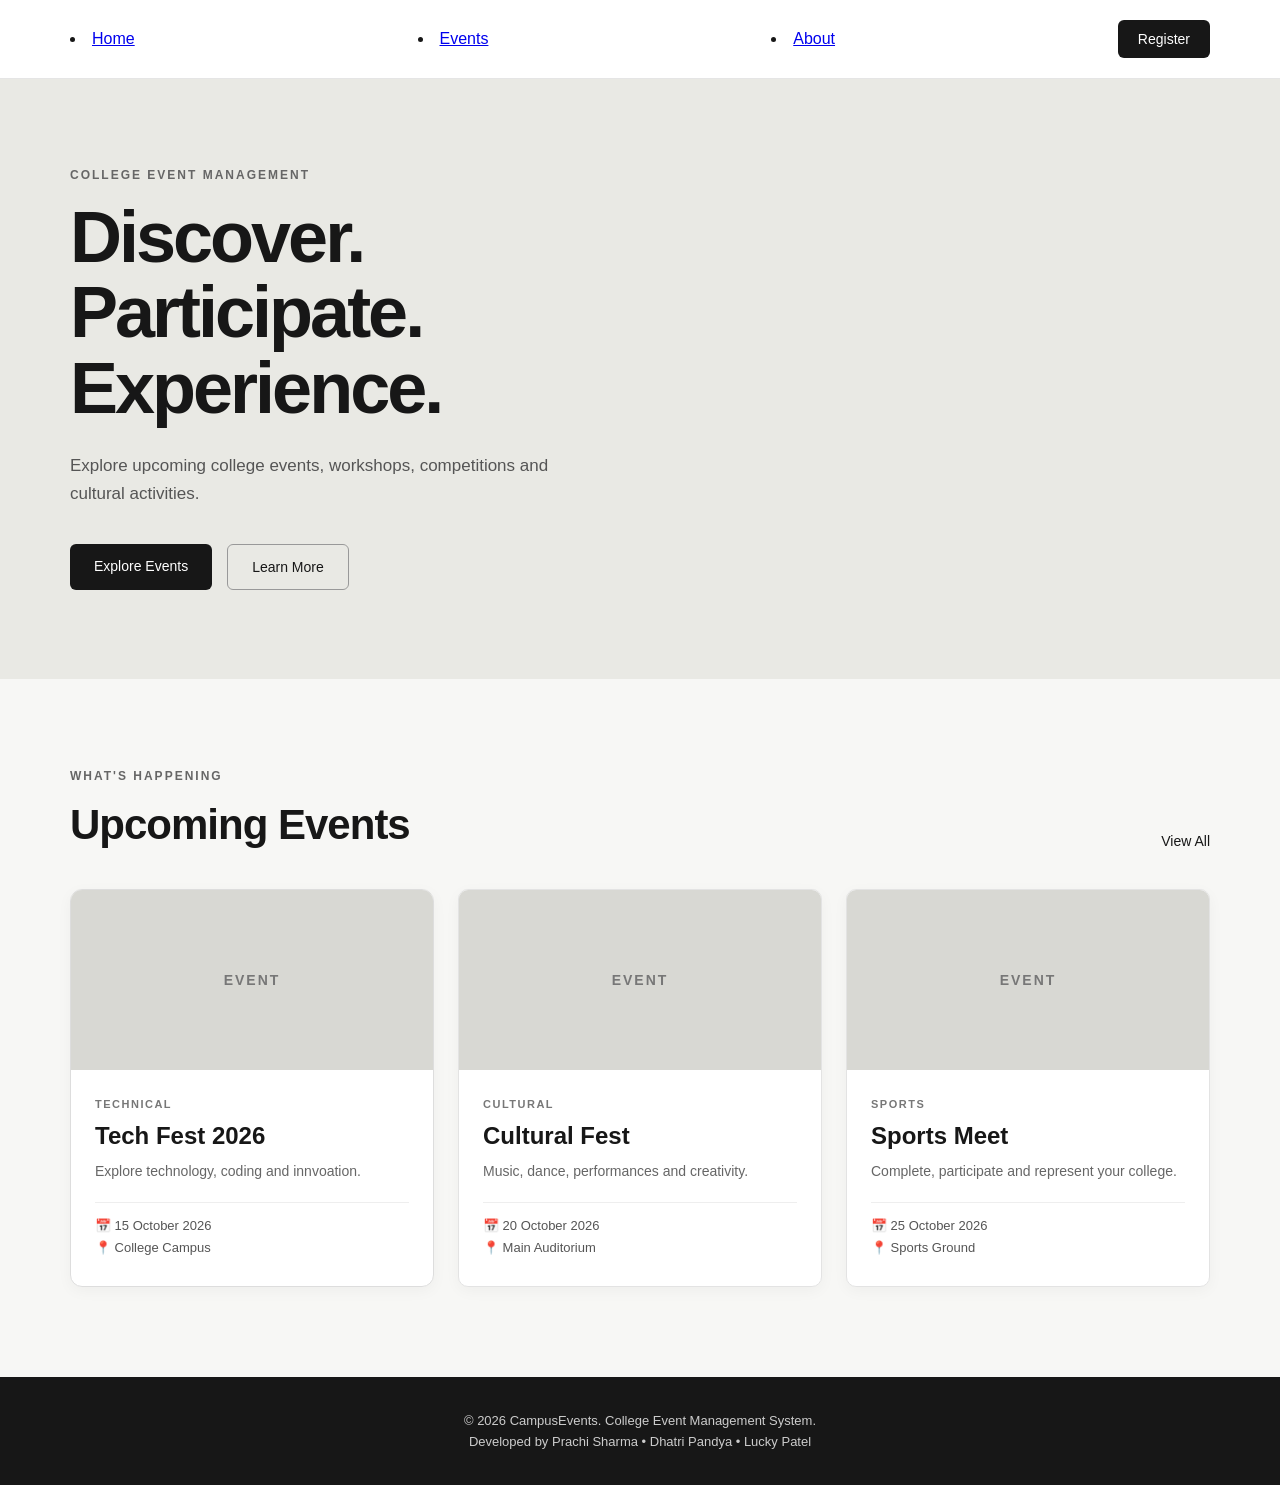
==== index.html @ df2afa7b "Initial project" ====
<!DOCTYPE html>
<html lang="en">
<head>
    <meta charset="UTF-8">
    <meta name="viewport" content="width=device-width, initial-scale=1.0">
    <title>College Events</title>

    <link rel="stylesheet" href="css/style.css">
</head>

<body>

    <header>
        <nav class="navbar">
            <li><a href="index.html">Home</a> </li>
            <li><a href="events.html">Events</a> </li>
            <li><a href="about.html">About</a> </li>
        </ul>

        <a href="register.html" class="register-btn">Register</a>
        </nav>
    </header>


    <main>

        <section class="hero">
            <div class="hero-content">
                <p class="small-title">COLLEGE EVENT MANAGEMENT</p>

                <h1>
                    Discover.<br>
                    Participate.<br>
                    Experience.
                </h1>

                <p class="hero-text">
                    Explore upcoming college events, workshops, competitions and cultural activities.
                </p>

                <div class="hero-buttons">
                    <a href="events.html" class="primary-btn">Explore Events</a>
                    <a href="about.html" class="secondary-btn">Learn More</a>
                </div>
            </div>
        </section>


        <section class="events-section">

            <div class="section-heading">
                <div>
                    <p class="small-title">WHAT'S HAPPENING</p>
                        <h2>Upcoming Events</h2>
                </div>

                <a href="#">View All</a>
            </div>


            <div class="even-container upcoming-events">

                <div class="event-card">
                    <div class="event-image">
                        EVENT
                    </div>

                    <div class="event-info">
                        <span>TECHNICAL</span>
                        <h3>Tech Fest 2026</h3>
                        <p>Explore technology, coding and innvoation.</p>

                        <div class="event-details">
                        <p>📅 15 October 2026</p>
                            <p>📍 College Campus</p>  
                        </div>
                    </div>
                </div>


                <div class="event-card">
                    <div class="event-image">
                        EVENT
                    </div>

                    <div class="event-info">
                        <span>CULTURAL</span>
                        <h3>Cultural Fest</h3>
                        <p>Music, dance, performances and creativity.</p>

                        <div class="event-details">
                         <p>📅 20 October 2026</p>
                            <p>📍 Main Auditorium</p>   
                        </div>
                    </div>
                </div>


                <div class="event-card">
                    <div class="event-image">
                        EVENT
                    </div>

                    <div class="event-info">
                        <span>SPORTS</span>
                        <h3>Sports Meet</h3>
                        <p>Complete, participate and represent your college.</p>

                        <div class="event-details">
                            <p>📅 25 October 2026</p>
                            <p>📍 Sports Ground</p>
                        </div>
                    </div>
                </div>

            </div>

        </section>

    </main>

    <footer>
        <p>© 2026 CampusEvents. College Event Management System.</p>
        <p>Developed by Prachi Sharma • Dhatri Pandya • Lucky Patel</p>
    </footer>


    <script src="js/script.js"></script>
    
</body>
</html>
---- css/style.css ----
/* =========================
   RESET
========================= */

* {
    margin: 0;
    padding: 0;
    box-sizing: border-box;
}

body {
    font-family: Arial, sans-serif;
    background: #f7f7f5;
    color: #171717;
}


/* =========================
   NAVBAR
========================= */

header {
    background: #ffffff;
    border-bottom: 1px solid #e5e5e5;
}

.navbar {
    max-width: 1200px;
    margin: auto;
    padding: 20px 30px;

    display: flex;
    align-items: center;
    justify-content: space-between;
}

.logo {
    font-size: 24px;
    font-weight: 700;
}

.nav-links {
    display: flex;
    gap: 35px;
    list-style: none;
}

.nav-links a {
    text-decoration: none;
    color: #333;
    font-size: 15px;
}

.nav-links a:hover {
    color: #000;
}

.register-btn {
    text-decoration: none;
    background: #171717;
    color: white;
    padding: 11px 20px;
    border-radius: 6px;
    font-size: 14px;
}


/* =========================
   HERO
========================= */

.hero {
    min-height: 600px;
    display: flex;
    align-items: center;

    background: #e9e9e4;
}

.hero-content {
    max-width: 1200px;
    width: 100%;
    margin: auto;
    padding: 80px 30px;
}

.small-title {
    font-size: 12px;
    font-weight: 700;
    letter-spacing: 2px;
    margin-bottom: 18px;
    color: #666;
}

.hero h1 {
    font-size: 72px;
    line-height: 1.05;
    letter-spacing: -3px;
    margin-bottom: 25px;
}

.hero-text {
    max-width: 500px;
    font-size: 17px;
    line-height: 1.7;
    color: #555;
    margin-bottom: 35px;
}


/* =========================
   BUTTONS
========================= */

.hero-buttons {
    display: flex;
    gap: 15px;
}

.primary-btn,
.secondary-btn {
    text-decoration: none;
    padding: 14px 24px;
    border-radius: 6px;
    font-size: 14px;
}

.primary-btn {
    background: #171717;
    color: white;
}

.secondary-btn {
    border: 1px solid #999;
    color: #171717;
}


/* =========================
   EVENTS
========================= */

.events-section {
    max-width: 1200px;
    margin: auto;
    padding: 90px 30px;
}

.section-heading {
    display: flex;
    align-items: end;
    justify-content: space-between;
    margin-bottom: 40px;
}

.section-heading h2 {
    font-size: 42px;
    letter-spacing: -1px;
}

.section-heading a {
    text-decoration: none;
    color: #171717;
    font-size: 14px;
}


/* =========================
   EVENT CARDS
========================= */

.event-container {
    display: grid;
    grid-template-columns: repeat(3, 1fr);
    gap: 25px;
}

.event-card {
    background: white;
    border: 1px solid #e3e3e3;
    border-radius: 10px;
    overflow: hidden;
    transition: transform 0.3s ease;
}

.event-card:hover {
    transform: translateY(-6px);
}

.event-image {
    height: 210px;
    background: #d8d8d3;

    display: flex;
    align-items: center;
    justify-content: center;

    font-size: 14px;
    font-weight: 700;
    letter-spacing: 2px;
    color: #777;
}

.event-info {
    padding: 25px;
}

.event-info > span {
    font-size: 11px;
    font-weight: 700;
    letter-spacing: 1.5px;
    color: #777;
}

.event-info h3 {
    font-size: 24px;
    margin: 10px 0;
}

.event-info > p {
    color: #666;
    line-height: 1.6;
    font-size: 14px;
}

.event-details {
    margin-top: 20px;
    padding-top: 15px;
    border-top: 1px solid #eee;
}

.event-details p {
    font-size: 13px;
    color: #555;
    margin-bottom: 7px;
}


/* =========================
   FOOTER
========================= */

footer {
    background: #171717;
    color: #ffffff;
    text-align: center;
    padding: 30px 20px;
}

footer p {
    font-size: 13px;
    margin: 6px 0;
    color: #cccccc;
}


/* =========================
   MOBILE
========================= */

@media (max-width: 768px) {

    .nav-links {
        display: none;
    }

    .hero h1 {
        font-size: 48px;
    }

    .event-container {
        grid-template-columns: 1fr;
    }

    .section-heading {
        align-items: flex-start;
        gap: 20px;
        flex-direction: column;
    }
}



/* =========================
   REGISTRATION FORM
========================= */

form {
    max-width: 650px;
    margin-top: 40px;
    display: flex;
    flex-direction: column;
    gap: 10px;
}

form label {
    font-size: 14px;
    font-weight: 600;
    margin-top: 12px;
}

form input,
form select {
    width: 100%;
    padding: 14px 16px;
    border: 1px solid #d5d5d5;
    border-radius: 7px;
    background: #ffffff;
    font-size: 14px;
    outline: none;
    transition: border 0.3s ease, box-shadow 0.3s ease;
}

form input:focus,
form select:focus {
    border-color: #171717;
    box-shadow: 0 0 0 3px rgba(0, 0, 0, 0.06);
}

form button {
    border: none;
    cursor: pointer;
    margin-top: 20px;
    width: fit-content;
}

/* =========================
   SUCCESS MESSAGE
========================= */

#successMessage {
    margin-top: 25px;
    max-width: 650px;
}

.success-box {
    background: #171717;
    color: white;
    padding: 22px 25px;
    border-radius: 10px;

    animation: successAppear 0.5s ease forwards;
}

.success-box h3 {
    margin-bottom: 8px;
    font-size: 20px;
}

.success-box p {
    color: #cccccc;
    font-size: 14px;
}


/* =========================
   ANIMATIONS
========================= */

@keyframes successAppear {

    0% {
        opacity: 0;
        transform: translateY(15px) scale(0.98);
    }

    100% {
        opacity: 1;
        transform: translateY(0) scale(1);
    }
}


/* =========================
   HOME PAGE ANIMATIONS
========================= */

.hero-content {
    animation: heroAppear 0.8s ease forwards;
}

@keyframes heroAppear {
    from {
        opacity: 0;
        transform: translateY(30px);
    }

    to {
        opacity: 1;
        transform: translateY(0);
    }
}


/* Event cards */

.event-card {
    transition:
        transform 0.3s ease,
        box-shadow 0.3s ease;
}

.event-card:hover {
    transform: translateY(-8px);
    box-shadow: 0 15px 35px rgba(0, 0, 0, 0.08);
}


/* Buttons */

.primary-btn,
.secondary-btn,
.register-btn {
    transition:
        transform 0.25s ease,
        background 0.25s ease;
}

.primary-btn:hover,
.register-btn:hover {
    transform: translateY(-2px);
}

.secondary-btn:hover {
    transform: translateY(-2px);
    background: #171717;
    color: white;
}


/* Navbar links */

.nav-links a {
    position: relative;
}

.nav-links a::after {
    content: "";
    position: absolute;
    left: 0;
    bottom: -5px;

    width: 0;
    height: 2px;

    background: #171717;

    transition: width 0.25s ease;
}

.nav-links a:hover::after {
    width: 100%;
}

/* =========================
   EVENT CARD FIX
========================= */

.event-container {
    display: grid;
    grid-template-columns: repeat(3, minmax(0, 1fr));
    gap: 25px;
    width: 100%;
}

.event-card {
    position: relative;
    width: 100%;
    min-width: 0;
    background: #ffffff;
    border: 1px solid #e3e3e3;
    border-radius: 10px;
    overflow: hidden;

    box-shadow: 0 4px 15px rgba(0, 0, 0, 0.04);

    transition:
        transform 0.3s ease,
        box-shadow 0.3s ease;
}

.event-card:hover {
    transform: translateY(-8px);
    box-shadow: 0 15px 35px rgba(0, 0, 0, 0.08);
}

.event-image {
    width: 100%;
    height: 210px;
    background: #d8d8d3;

    display: flex;
    align-items: center;
    justify-content: center;
}

.event-info {
    width: 100%;
    padding: 25px;
}


/* Mobile */

@media (max-width: 768px) {

    .event-container {
        grid-template-columns: 1fr;
    }

}


/* =========================
   UPCOMING EVENTS - HOME
========================= */

.upcoming-events {
    display: grid !important;
    grid-template-columns: repeat(3, minmax(0, 1fr)) !important;
    gap: 25px !important;
    align-items: stretch !important;
}

.upcoming-events .event-card {
    display: flex !important;
    flex-direction: column !important;
    width: 100% !important;
    min-width: 0 !important;
    background: #ffffff !important;
    border: 1px solid #dddddd !important;
    border-radius: 12px !important;
    overflow: hidden !important;
}

.upcoming-events .event-image {
    width: 100% !important;
    height: 200px !important;
    flex-shrink: 0 !important;
}

.upcoming-events .event-info {
    padding: 24px !important;
    flex: 1 !important;
}


/* Phone */

@media (max-width: 768px) {
    .upcoming-events {
        grid-template-columns: 1fr !important;
    }
}


/* Fix first Upcoming Event card */

.upcoming-events .event-card:first-child {
    border: 1px solid #dddddd !important;
    border-radius: 12px !important;
    background: #ffffff !important;
    overflow: hidden !important;
    box-sizing: border-box !important;
    height: 100% !important;
}

/* HOME - UPCOMING EVENTS */

.upcoming-events {
    display: grid !important;
    grid-template-columns: repeat(3, 1fr) !important;
    gap: 24px !important;
    width: 100% !important;
}

.upcoming-events .event-card {
    width: 100% !important;
    max-width: none !important;
    min-width: 0 !important;
    box-sizing: border-box !important;
}

.upcoming-events .event-image {
    height: 180px !important;
}

@media (max-width: 768px) {
    .upcoming-events {
        grid-template-columns: 1fr !important;
    }
}



/* =========================
   UPCOMING EVENTS - FINAL
========================= */

.upcoming-events {
    display: grid !important;
    grid-template-columns: repeat(3, minmax(0, 1fr)) !important;
    gap: 24px !important;
}

.upcoming-events .event-card {
    display: flex !important;
    flex-direction: column !important;
    width: 100% !important;
    min-width: 0 !important;
    background: #ffffff !important;
    border: 1px solid #e3e3e3 !important;
    border-radius: 10px !important;
    overflow: hidden !important;
    box-sizing: border-box !important;
}

.upcoming-events .event-image {
    width: 100% !important;
    height: 180px !important;
    flex-shrink: 0 !important;
}

.upcoming-events .event-info {
    width: 100% !important;
    padding: 24px !important;
}

@media (max-width: 768px) {
    .upcoming-events {
        grid-template-columns: 1fr !important;
    }
}
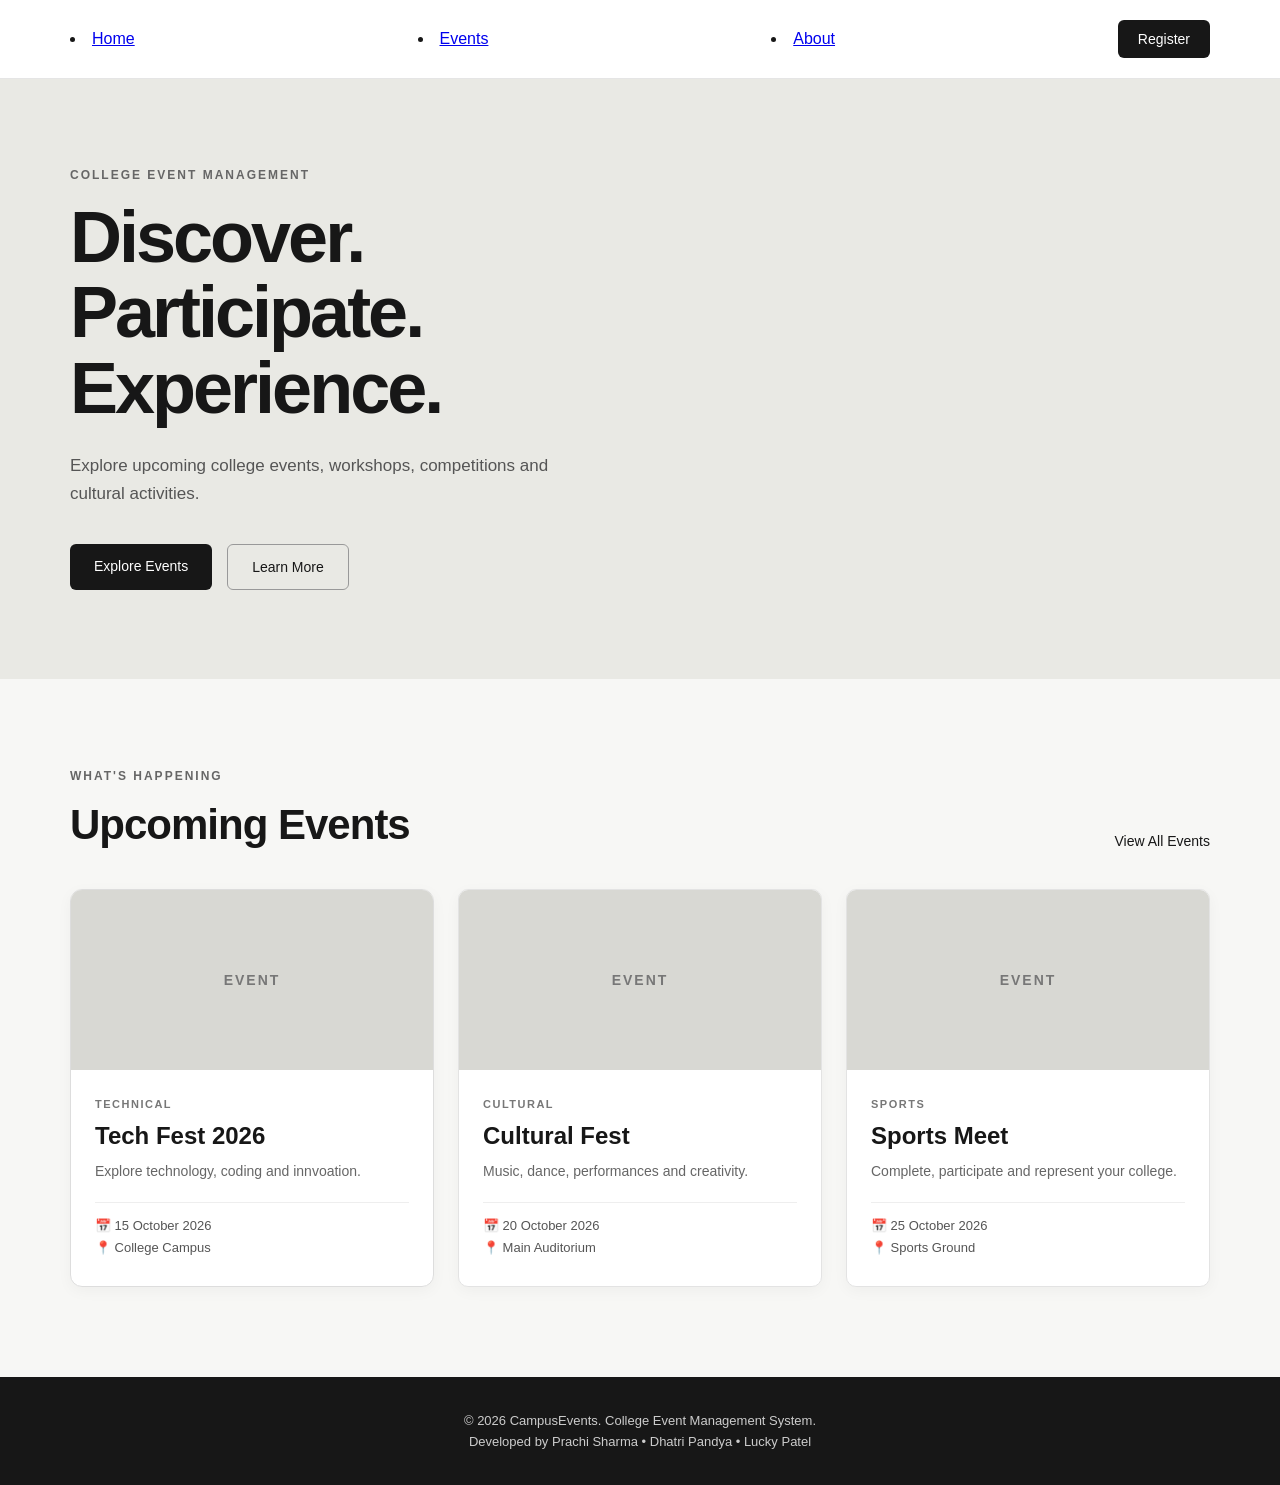
==== commit e1e8c7fc: "Complete CampusEvents website" ====
--- a/index.html
+++ b/index.html
@@ -54,7 +54,7 @@
                         <h2>Upcoming Events</h2>
                 </div>
 
-                <a href="#">View All</a>
+                <a href="events.html">View All Events</a>
             </div>
 
 
--- a/css/style.css
+++ b/css/style.css
@@ -630,4 +630,63 @@
     .upcoming-events {
         grid-template-columns: 1fr !important;
     }
+}
+
+/* =========================
+   MOBILE RESPONSIVE
+========================= */
+
+@media (max-width: 768px) {
+
+    .navbar {
+        padding: 15px 20px;
+        flex-wrap: wrap;
+        gap: 15px;
+    }
+
+    .nav-links {
+        gap: 15px;
+    }
+
+    .register-btn {
+        padding: 10px 16px;
+    }
+
+    .events-section {
+        padding: 50px 20px;
+    }
+
+    .event-container {
+        grid-template-columns: 1fr !important;
+        gap: 20px;
+    }
+
+    .upcoming-events {
+        flex-direction: column !important;
+    }
+
+    .upcoming-events .event-card {
+        width: 100% !important;
+    }
+
+    .hero {
+        padding: 60px 20px;
+    }
+
+    .hero h1 {
+        font-size: 38px;
+    }
+
+    .event-info {
+        padding: 20px;
+    }
+
+    form {
+        width: 100%;
+    }
+
+    footer {
+        padding: 25px 20px;
+        text-align: center;
+    }
 }
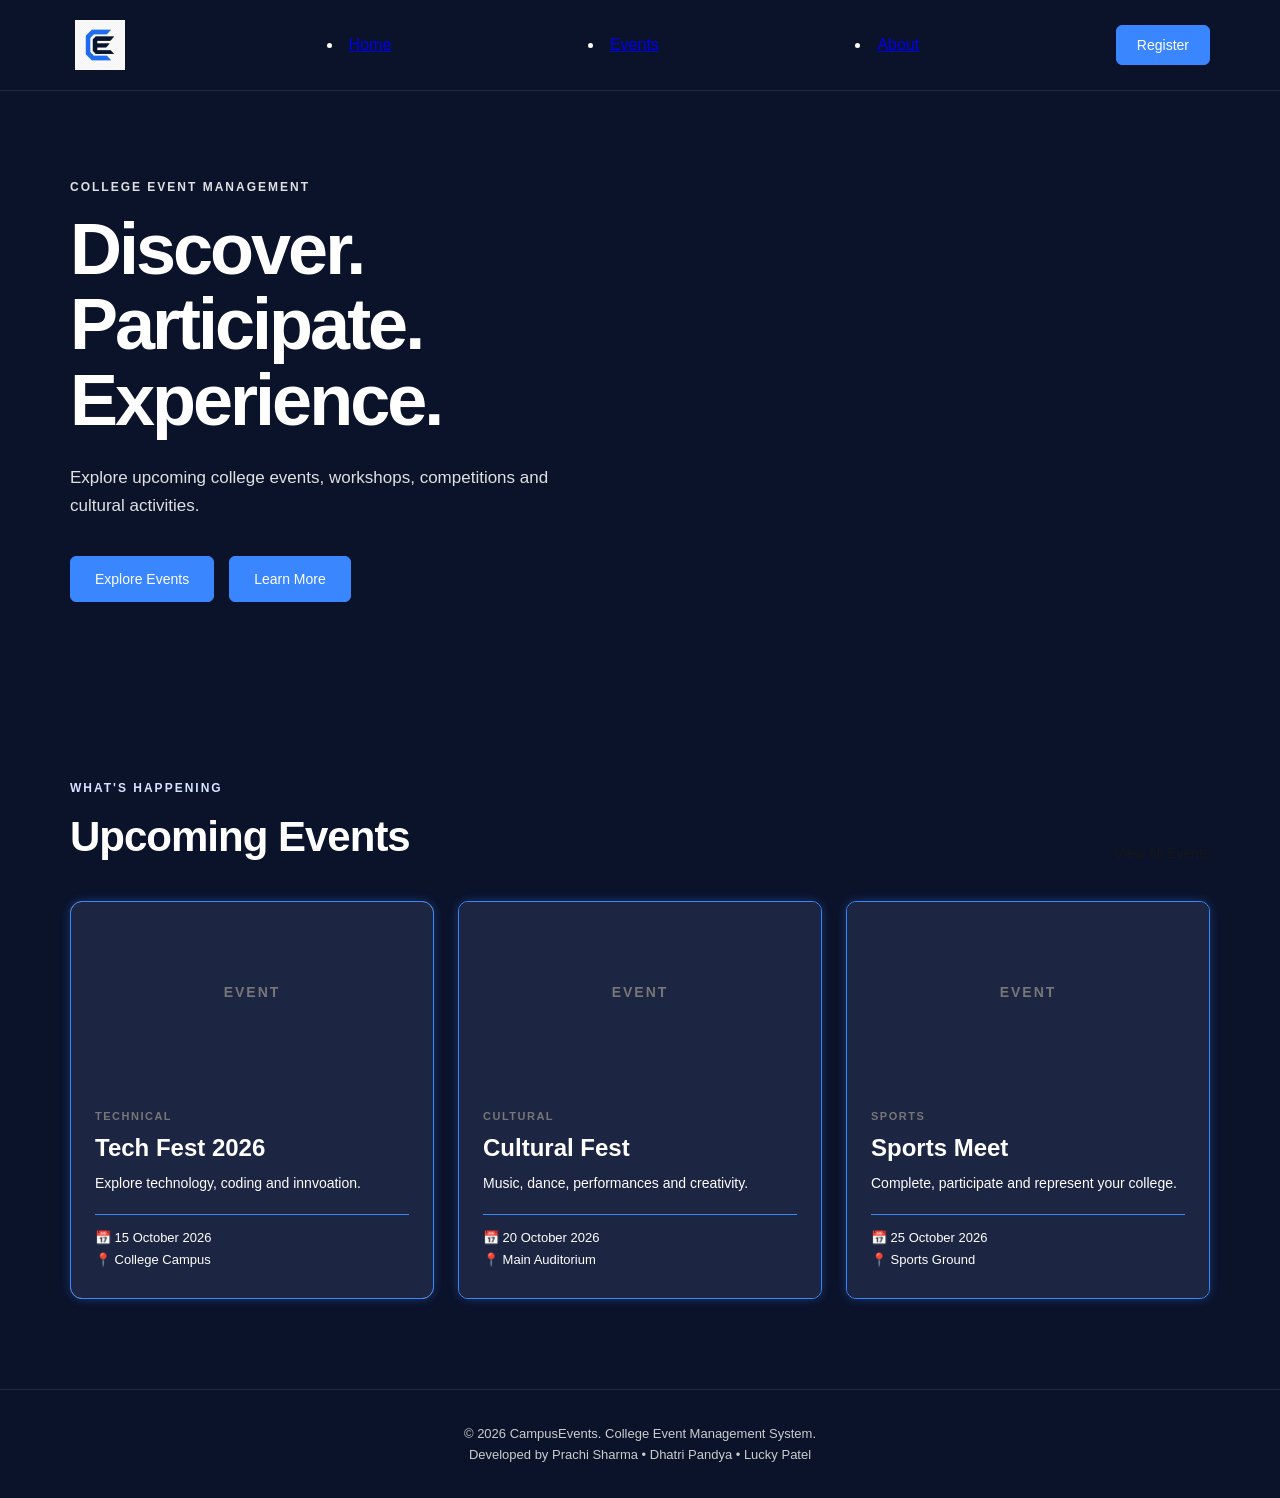
==== commit b1f2029e: "save" ====
--- a/index.html
+++ b/index.html
@@ -12,6 +12,11 @@
 
     <header>
         <nav class="navbar">
+
+<a href="index.html" class="logo">
+    <img src="images/logo.jpg" alt="CampusEvents Logo">
+</a>
+
             <li><a href="index.html">Home</a> </li>
             <li><a href="events.html">Events</a> </li>
             <li><a href="about.html">About</a> </li>
--- a/css/style.css
+++ b/css/style.css
@@ -176,8 +176,8 @@
 }
 
 .event-card {
-    background: white;
-    border: 1px solid #e3e3e3;
+    background: #ff7f50;
+    border: 1px solid #ffb5b4;
     border-radius: 10px;
     overflow: hidden;
     transition: transform 0.3s ease;
@@ -608,7 +608,7 @@
     flex-direction: column !important;
     width: 100% !important;
     min-width: 0 !important;
-    background: #ffffff !important;
+    background: #414141 !important;
     border: 1px solid #e3e3e3 !important;
     border-radius: 10px !important;
     overflow: hidden !important;
@@ -689,4 +689,364 @@
         padding: 25px 20px;
         text-align: center;
     }
-}+}
+
+
+
+/* Beige & Cyan Event Cards */
+
+.event-card {
+    background: #dfdfbd !important;
+    border: 1px solid #00FFFF !important;
+    border-radius: 12px;
+    transition: all 0.3s ease;
+}
+
+.event-card .event-info {
+    background: #dfdfbd !important;
+}
+
+.event-card:hover {
+    border-color: #ffffff !important;
+    box-shadow: 0 10px 25px rgba(255, 255, 255, 0.25);
+    transform: translateY(-6px);
+}
+
+.event-card .primary-btn {
+    background: #dfdfbd;
+    color: #000000;
+}
+
+.event-card .primary-btn:hover {
+    background: #ffffff;
+}
+
+
+
+/* Events Page - gray Background */
+
+body:has(.event-container) {
+    background-color: #414141;
+}
+
+.events-section {
+    background-color: transparent;
+}
+
+
+
+/* HOME PAGE - GRAY & BEIGE THEME */
+
+body {
+    background-color: #414141;
+}
+
+/* Home page background */
+.hero {
+    background-color: #414141 !important;
+}
+
+/* Upcoming Event Cards */
+.upcoming-events .event-card {
+    background-color: #dfdfbd !important;
+    border: 1px solid #00ffff !important;
+    border-radius: 12px;
+    overflow: hidden;
+    box-shadow: 0 0 8px rgba(0, 255, 255, 0.15);
+    transition: all 0.3s ease;
+}
+
+/* Beige card content */
+.upcoming-events .event-info {
+    background-color: #dfdfbd !important;
+}
+
+/* Card hover - white glow */
+.upcoming-events .event-card:hover {
+    border-color: #ffffff !important;
+    box-shadow:
+        0 0 10px #ffffff,
+        0 0 25px rgba(255, 255, 255, 0.65);
+    transform: translateY(-6px);
+}
+
+/* Card image placeholder */
+.upcoming-events .event-image {
+    background-color: #d8d8d3 !important;
+}
+
+/* Home page text */
+.hero h1,
+.events-section h1,
+.section-heading h2 {
+    color: #ffffff;
+}
+
+/* Hero description */
+.hero .hero-text,
+.hero .small-title {
+    color: #e0e0e0;
+}
+
+
+
+/* FIX: HOME PAGE UPCOMING EVENT CARD BORDERS */
+
+.upcoming-events .event-card,
+.upcoming-events .event-card:first-child {
+    border: 1px solid #00ffff !important;
+    box-shadow: 0 0 8px rgba(0, 255, 255, 0.35) !important;
+    background: #dfdfbd !important;
+    transition: all 0.3s ease !important;
+}
+
+.upcoming-events .event-card:hover,
+.upcoming-events .event-card:first-child:hover {
+    border: 1px solid #ffffff !important;
+    box-shadow:
+        0 0 10px #ffffff,
+        0 0 25px rgba(255, 255, 255, 0.65) !important;
+    transform: translateY(-6px);
+}
+
+
+
+
+/* =========================
+   CAMPUS EVENTS - NEW THEME
+========================= */
+
+body {
+    background-color: #0B132B !important;
+    color: #FFFFFF;
+}
+
+/* Navbar */
+header {
+    background-color: #0B132B !important;
+    border-bottom: 1px solid #1C2541;
+}
+
+.logo,
+.nav-links a {
+    color: #FFFFFF !important;
+}
+
+/* Hero and sections */
+.hero,
+.events-section {
+    background-color: #0B132B !important;
+}
+
+.hero h1,
+.events-section h1,
+.section-heading h2,
+.event-info h3 {
+    color: #FFFFFF;
+}
+
+.hero-text,
+.small-title,
+.event-info p {
+    color: #D8E2FF;
+}
+
+/* Event cards */
+.event-card,
+.upcoming-events .event-card {
+    background-color: #1C2541 !important;
+    border: 1px solid #3A86FF !important;
+    border-radius: 12px;
+    box-shadow: 0 0 10px rgba(58, 134, 255, 0.15);
+    transition: all 0.3s ease;
+}
+
+/* Card content */
+.event-info,
+.upcoming-events .event-info {
+    background-color: #1C2541 !important;
+    color: #FFFFFF;
+}
+
+/* Card hover */
+.event-card:hover,
+.upcoming-events .event-card:hover {
+    border-color: #FFFFFF !important;
+    box-shadow: 0 0 18px rgba(58, 134, 255, 0.65);
+    transform: translateY(-6px);
+}
+
+/* Buttons */
+.primary-btn,
+.secondary-btn,
+.register-btn,
+form button {
+    background-color: #3A86FF !important;
+    color: #FFFFFF !important;
+    border: 1px solid #3A86FF;
+    transition: all 0.3s ease;
+}
+
+/* Button hover */
+.primary-btn:hover,
+.secondary-btn:hover,
+.register-btn:hover,
+form button:hover {
+    background-color: #FFFFFF !important;
+    color: #0B132B !important;
+    border-color: #FFFFFF;
+}
+
+/* Event image placeholder */
+.event-image {
+    background-color: #1C2541 !important;
+}
+
+/* Footer */
+footer {
+    background-color: #0B132B !important;
+    color: #FFFFFF;
+    border-top: 1px solid #1C2541;
+}
+
+/* Registration form */
+form label {
+    color: #FFFFFF;
+}
+
+form input,
+form select {
+    background-color: #1C2541;
+    color: #FFFFFF;
+    border: 1px solid #3A86FF;
+}
+
+form input::placeholder {
+    color: #B8C7E8;
+}
+
+form input:focus,
+form select:focus {
+    border-color: #3A86FF;
+    box-shadow: 0 0 8px rgba(58, 134, 255, 0.4);
+}
+
+
+
+/* Make all home event card borders consistent */
+.upcoming-events .event-card,
+.upcoming-events .event-card:first-child {
+    border: 1px solid #3A86FF !important;
+    box-shadow: 0 0 10px rgba(58, 134, 255, 0.35) !important;
+}
+
+/* Same hover effect for every card */
+.upcoming-events .event-card:hover,
+.upcoming-events .event-card:first-child:hover {
+    border-color: #FFFFFF !important;
+    box-shadow: 0 0 10px #FFFFFF,
+                0 0 25px rgba(255, 255, 255, 0.65) !important;
+}
+
+
+
+/* FINAL FIX - EVENTS PAGE CARDS */
+
+.event-card,
+.upcoming-events .event-card {
+    background: #1C2541 !important;
+    border: 1px solid #3A86FF !important;
+    box-shadow: 0 0 12px rgba(58, 134, 255, 0.35) !important;
+    transition: border-color 0.3s ease,
+                box-shadow 0.3s ease,
+                transform 0.3s ease !important;
+}
+
+.event-card .event-info,
+.upcoming-events .event-card .event-info {
+    background: #1C2541 !important;
+}
+
+.event-card .event-info h3,
+.event-card .event-info p,
+.event-card .event-info .event-details,
+.upcoming-events .event-card h3,
+.upcoming-events .event-card p {
+    color: #FFFFFF !important;
+}
+
+.event-card .event-details {
+    border-top-color: #3A86FF !important;
+}
+
+/* Stronger blue glow on hover */
+.event-card:hover,
+.upcoming-events .event-card:hover {
+    border-color: #FFFFFF !important;
+    box-shadow:
+        0 0 8px #FFFFFF,
+        0 0 20px #3A86FF,
+        0 0 40px rgba(58, 134, 255, 0.8) !important;
+    transform: translateY(-7px) !important;
+}
+
+/* Image placeholder */
+.event-card .event-image {
+    background: #1C2541 !important;
+}
+
+
+
+/* Navbar links - White color */
+
+.nav-links a,
+.nav-links a:visited,
+.nav-links a:active {
+    color: #FFFFFF !important;
+    text-decoration: none !important;
+}
+
+/* Hover effect */
+.nav-links a:hover {
+    color: #3A86FF !important;
+}
+
+
+/* SAME GLOW FOR ALL THREE EVENT CARDS */
+
+.upcoming-events .event-card,
+.upcoming-events .event-card:first-child,
+.upcoming-events .event-card:nth-child(2),
+.upcoming-events .event-card:nth-child(3) {
+    border: 1px solid #3A86FF !important;
+    box-shadow: 0 0 10px rgba(58, 134, 255, 0.3) !important;
+    transition: all 0.3s ease !important;
+}
+
+.upcoming-events .event-card:hover,
+.upcoming-events .event-card:first-child:hover,
+.upcoming-events .event-card:nth-child(2):hover,
+.upcoming-events .event-card:nth-child(3):hover {
+    border-color: #FFFFFF !important;
+    box-shadow:
+        0 0 10px rgba(255, 255, 255, 0.9),
+        0 0 25px rgba(58, 134, 255, 0.8),
+        0 0 40px rgba(58, 134, 255, 0.5) !important;
+    transform: translateY(-6px);
+}
+
+
+
+
+.navbar .logo {
+    display: flex;
+    align-items: center;
+    flex-shrink: 0;
+}
+
+.navbar .logo img {
+    width: 60px;
+    height: 50px;
+    object-fit: contain;
+    display: block;
+}
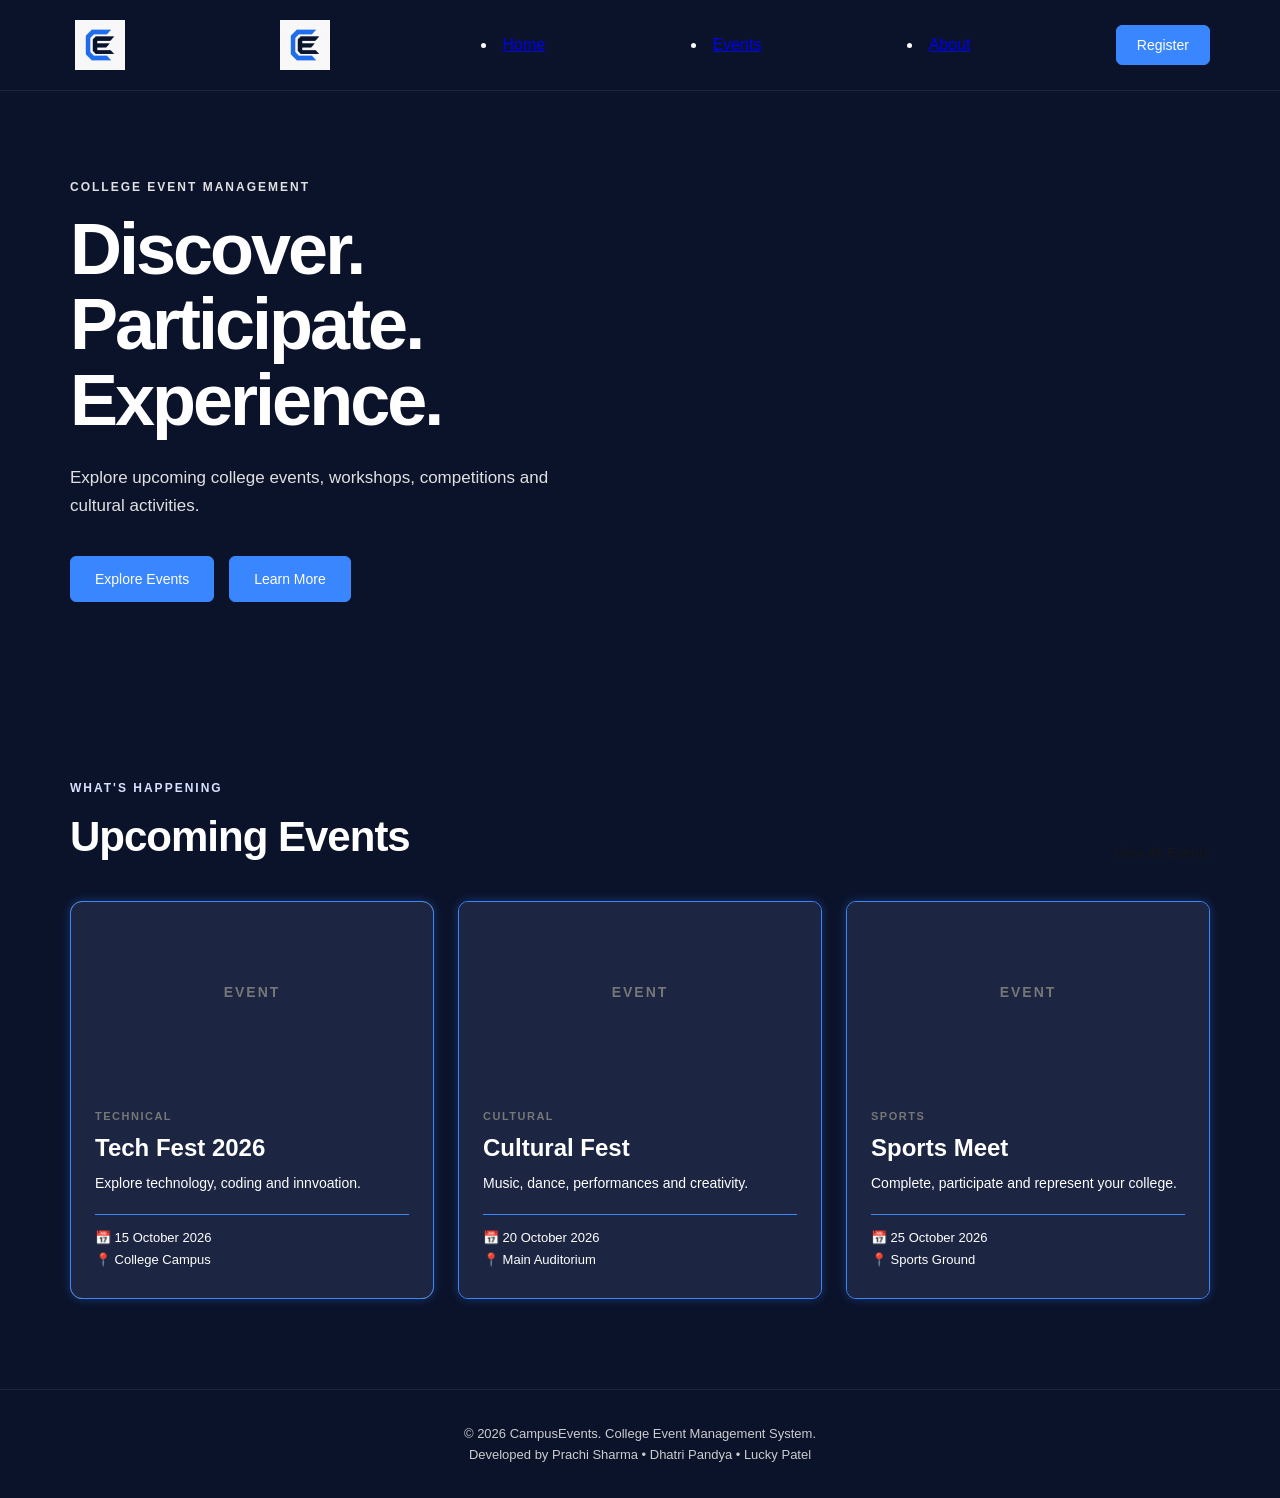
==== commit f555635a: "add logo to all pages" ====
--- a/index.html
+++ b/index.html
@@ -12,6 +12,11 @@
 
     <header>
         <nav class="navbar">
+
+<a href="index.html" class="logo">
+    <img src="images/logo.jpg" alt="CampusEvents Logo">
+</a>
+
 
 <a href="index.html" class="logo">
     <img src="images/logo.jpg" alt="CampusEvents Logo">
--- a/css/style.css
+++ b/css/style.css
@@ -1050,3 +1050,18 @@
     object-fit: contain;
     display: block;
 }
+
+
+
+.navbar .logo {
+    display: flex;
+    align-items: center;
+    flex-shrink: 0;
+}
+
+.navbar .logo img {
+    width: 60px;
+    height: 50px;
+    object-fit: contain;
+    display: block;
+}
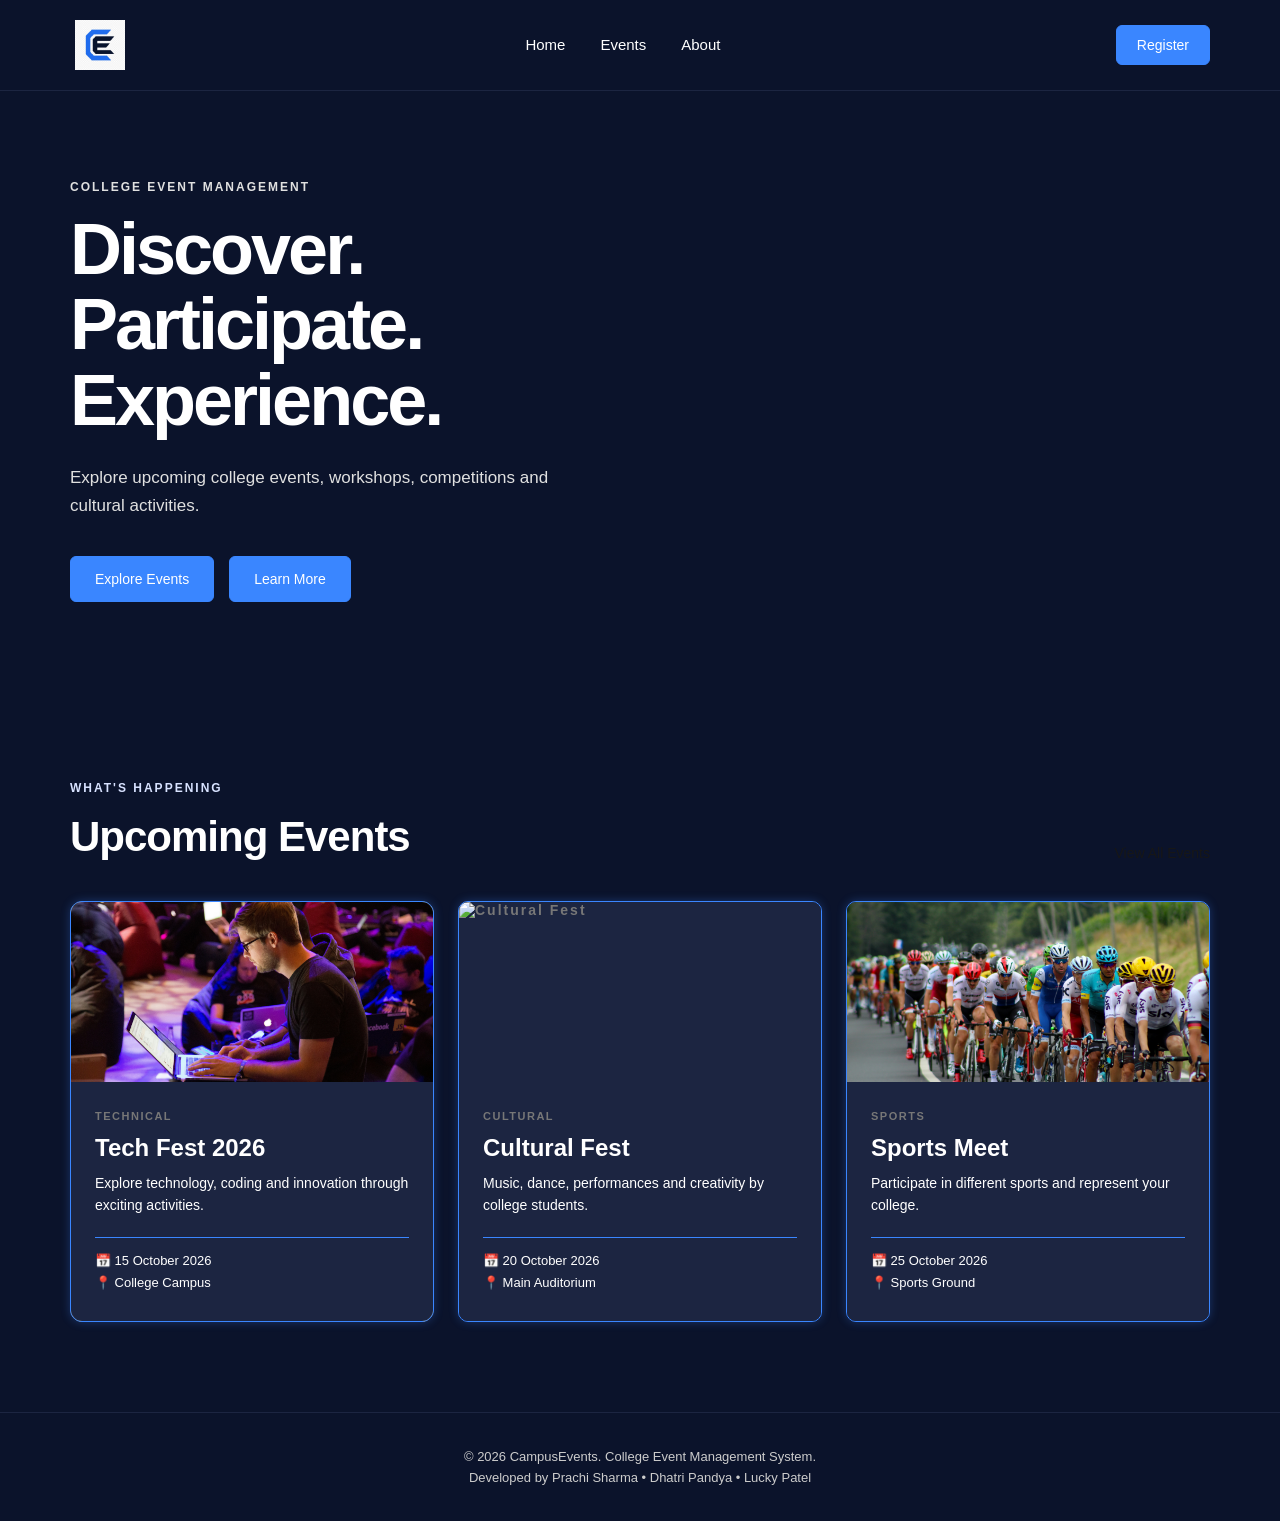
==== commit 14adc56d: "save" ====
--- a/index.html
+++ b/index.html
@@ -1,9 +1,12 @@
+
 <!DOCTYPE html>
 <html lang="en">
+
 <head>
     <meta charset="UTF-8">
     <meta name="viewport" content="width=device-width, initial-scale=1.0">
-    <title>College Events</title>
+
+    <title>CampusEvents | College Event Management</title>
 
     <link rel="stylesheet" href="css/style.css">
 </head>
@@ -13,29 +16,27 @@
     <header>
         <nav class="navbar">
 
-<a href="index.html" class="logo">
-    <img src="images/logo.jpg" alt="CampusEvents Logo">
-</a>
+            <a href="index.html" class="logo">
+                <img src="images/logo.jpg" alt="CampusEvents Logo">
+            </a>
 
+            <ul class="nav-links">
+                <li><a href="index.html">Home</a></li>
+                <li><a href="events.html">Events</a></li>
+                <li><a href="about.html">About</a></li>
+            </ul>
 
-<a href="index.html" class="logo">
-    <img src="images/logo.jpg" alt="CampusEvents Logo">
-</a>
+            <a href="register.html" class="register-btn">Register</a>
 
-            <li><a href="index.html">Home</a> </li>
-            <li><a href="events.html">Events</a> </li>
-            <li><a href="about.html">About</a> </li>
-        </ul>
-
-        <a href="register.html" class="register-btn">Register</a>
         </nav>
     </header>
 
-
     <main>
 
+        <!-- Hero Section -->
         <section class="hero">
             <div class="hero-content">
+
                 <p class="small-title">COLLEGE EVENT MANAGEMENT</p>
 
                 <h1>
@@ -45,81 +46,104 @@
                 </h1>
 
                 <p class="hero-text">
-                    Explore upcoming college events, workshops, competitions and cultural activities.
+                    Explore upcoming college events, workshops,
+                    competitions and cultural activities.
                 </p>
 
                 <div class="hero-buttons">
                     <a href="events.html" class="primary-btn">Explore Events</a>
                     <a href="about.html" class="secondary-btn">Learn More</a>
                 </div>
+
             </div>
         </section>
 
-
+        <!-- Upcoming Events Section -->
         <section class="events-section">
 
             <div class="section-heading">
                 <div>
                     <p class="small-title">WHAT'S HAPPENING</p>
-                        <h2>Upcoming Events</h2>
+                    <h2>Upcoming Events</h2>
                 </div>
 
                 <a href="events.html">View All Events</a>
             </div>
 
+            <div class="event-container upcoming-events">
 
-            <div class="even-container upcoming-events">
+                <!-- Tech Fest -->
+                <div class="event-card">
 
-                <div class="event-card">
                     <div class="event-image">
-                        EVENT
+                        <img src="images/tech-fest.jpg" alt="Tech Fest 2026">
                     </div>
 
                     <div class="event-info">
                         <span>TECHNICAL</span>
+
                         <h3>Tech Fest 2026</h3>
-                        <p>Explore technology, coding and innvoation.</p>
+
+                        <p>
+                            Explore technology, coding and
+                            innovation through exciting activities.
+                        </p>
 
                         <div class="event-details">
-                        <p>📅 15 October 2026</p>
-                            <p>📍 College Campus</p>  
+                            <p>📅 15 October 2026</p>
+                            <p>📍 College Campus</p>
                         </div>
+
                     </div>
                 </div>
 
+                <!-- Cultural Fest -->
+                <div class="event-card">
 
-                <div class="event-card">
                     <div class="event-image">
-                        EVENT
+                        <img src="images/cultural-fest.jpg" alt="Cultural Fest">
                     </div>
 
                     <div class="event-info">
                         <span>CULTURAL</span>
+
                         <h3>Cultural Fest</h3>
-                        <p>Music, dance, performances and creativity.</p>
+
+                        <p>
+                            Music, dance, performances and
+                            creativity by college students.
+                        </p>
 
                         <div class="event-details">
-                         <p>📅 20 October 2026</p>
-                            <p>📍 Main Auditorium</p>   
+                            <p>📅 20 October 2026</p>
+                            <p>📍 Main Auditorium</p>
                         </div>
+
                     </div>
                 </div>
 
+                <!-- Sports Meet -->
+                <div class="event-card">
 
-                <div class="event-card">
                     <div class="event-image">
-                        EVENT
+                        <img src="images/sports-meet.jpg" alt="Sports Meet">
                     </div>
 
                     <div class="event-info">
                         <span>SPORTS</span>
+
                         <h3>Sports Meet</h3>
-                        <p>Complete, participate and represent your college.</p>
+
+                        <p>
+                            Participate in different sports and
+                            represent your college.
+                        </p>
 
                         <div class="event-details">
                             <p>📅 25 October 2026</p>
                             <p>📍 Sports Ground</p>
                         </div>
+
                     </div>
                 </div>
 
@@ -129,13 +153,13 @@
 
     </main>
 
+    <!-- Footer -->
     <footer>
         <p>© 2026 CampusEvents. College Event Management System.</p>
         <p>Developed by Prachi Sharma • Dhatri Pandya • Lucky Patel</p>
     </footer>
 
+    <script src="js/script.js"></script>
 
-    <script src="js/script.js"></script>
-    
 </body>
-</html>+</html>
--- a/css/style.css
+++ b/css/style.css
@@ -1065,3 +1065,62 @@
     object-fit: contain;
     display: block;
 }
+
+
+
+.event-image {
+    width: 100%;
+    height: 210px;
+    padding: 0;
+    overflow: hidden;
+}
+
+.event-image img {
+    width: 100%;
+    height: 100%;
+    display: block;
+    object-fit: cover;
+}
+
+
+.event-image {
+    width: 100%;
+    height: 210px;
+    overflow: hidden;
+}
+
+.event-image img {
+    width: 100%;
+    height: 100%;
+    object-fit: cover;
+    display: block;
+}
+
+.event-image {
+    width: 100%;
+    height: 210px;
+    overflow: hidden;
+    padding: 0;
+}
+
+.event-image img {
+    width: 100%;
+    height: 100%;
+    object-fit: cover;
+    display: block;
+}
+
+
+.event-image {
+    width: 100%;
+    height: 210px;
+    overflow: hidden;
+    padding: 0;
+}
+
+.event-image img {
+    width: 100%;
+    height: 100%;
+    object-fit: cover;
+    display: block;
+}
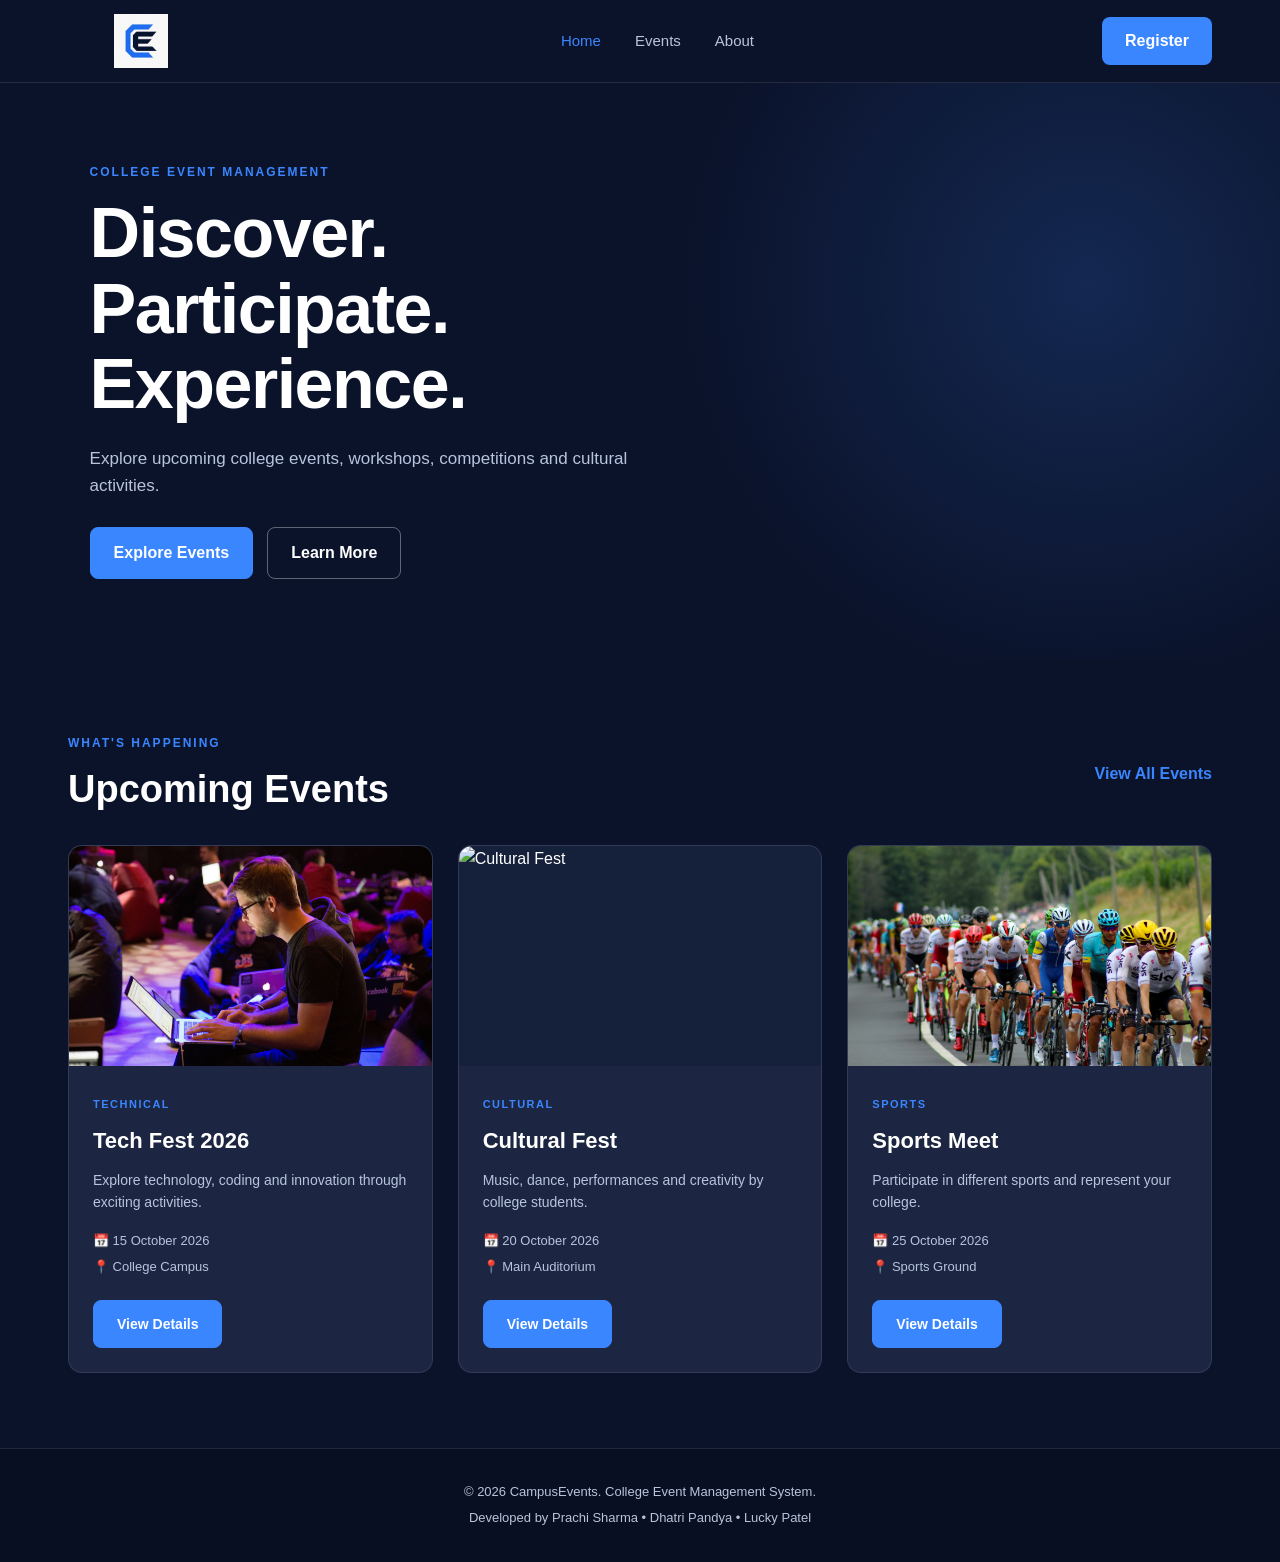
==== commit d20800a8: "save" ====
--- a/index.html
+++ b/index.html
@@ -5,14 +5,13 @@
 <head>
     <meta charset="UTF-8">
     <meta name="viewport" content="width=device-width, initial-scale=1.0">
-
     <title>CampusEvents | College Event Management</title>
-
     <link rel="stylesheet" href="css/style.css">
 </head>
 
 <body>
 
+    <!-- Navigation -->
     <header>
         <nav class="navbar">
 
@@ -51,14 +50,19 @@
                 </p>
 
                 <div class="hero-buttons">
-                    <a href="events.html" class="primary-btn">Explore Events</a>
-                    <a href="about.html" class="secondary-btn">Learn More</a>
+                    <a href="events.html" class="primary-btn">
+                        Explore Events
+                    </a>
+
+                    <a href="about.html" class="secondary-btn">
+                        Learn More
+                    </a>
                 </div>
 
             </div>
         </section>
 
-        <!-- Upcoming Events Section -->
+        <!-- Upcoming Events -->
         <section class="events-section">
 
             <div class="section-heading">
@@ -76,17 +80,17 @@
                 <div class="event-card">
 
                     <div class="event-image">
-                        <img src="images/tech-fest.jpg" alt="Tech Fest 2026">
+                        <img src="images/tech-fest.jpg"
+                             alt="Tech Fest 2026">
                     </div>
 
                     <div class="event-info">
                         <span>TECHNICAL</span>
-
                         <h3>Tech Fest 2026</h3>
 
                         <p>
-                            Explore technology, coding and
-                            innovation through exciting activities.
+                            Explore technology, coding and innovation
+                            through exciting activities.
                         </p>
 
                         <div class="event-details">
@@ -94,24 +98,28 @@
                             <p>📍 College Campus</p>
                         </div>
 
+                        <a href="event-details.html" class="primary-btn">
+                            View Details
+                        </a>
                     </div>
+
                 </div>
 
                 <!-- Cultural Fest -->
                 <div class="event-card">
 
                     <div class="event-image">
-                        <img src="images/cultural-fest.jpg" alt="Cultural Fest">
+                        <img src="images/cultural-fest.jpg"
+                             alt="Cultural Fest">
                     </div>
 
                     <div class="event-info">
                         <span>CULTURAL</span>
-
                         <h3>Cultural Fest</h3>
 
                         <p>
-                            Music, dance, performances and
-                            creativity by college students.
+                            Music, dance, performances and creativity
+                            by college students.
                         </p>
 
                         <div class="event-details">
@@ -119,19 +127,23 @@
                             <p>📍 Main Auditorium</p>
                         </div>
 
+                        <a href="cultural-details.html" class="primary-btn">
+                            View Details
+                        </a>
                     </div>
+
                 </div>
 
                 <!-- Sports Meet -->
                 <div class="event-card">
 
                     <div class="event-image">
-                        <img src="images/sports-meet.jpg" alt="Sports Meet">
+                        <img src="images/sports-meet.jpg"
+                             alt="Sports Meet">
                     </div>
 
                     <div class="event-info">
                         <span>SPORTS</span>
-
                         <h3>Sports Meet</h3>
 
                         <p>
@@ -144,7 +156,11 @@
                             <p>📍 Sports Ground</p>
                         </div>
 
+                        <a href="sports-details.html" class="primary-btn">
+                            View Details
+                        </a>
                     </div>
+
                 </div>
 
             </div>
--- a/css/style.css
+++ b/css/style.css
@@ -1,1126 +1,762 @@
-/* =========================
-   RESET
-========================= */
-
+
+/* ==============================
+   CampusEvents - Main Stylesheet
+   Theme: Deep Navy + Electric Blue
+================================= */
+
+/* Reset */
 * {
     margin: 0;
     padding: 0;
     box-sizing: border-box;
 }
 
+:root {
+    --bg: #0B132B;
+    --card: #1C2541;
+    --blue: #3A86FF;
+    --white: #FFFFFF;
+    --muted: #B8C4DC;
+    --border: rgba(255, 255, 255, 0.10);
+}
+
+html {
+    scroll-behavior: smooth;
+}
+
 body {
-    font-family: Arial, sans-serif;
-    background: #f7f7f5;
-    color: #171717;
-}
-
-
-/* =========================
-   NAVBAR
-========================= */
+    font-family: Arial, Helvetica, sans-serif;
+    background: var(--bg);
+    color: var(--white);
+    line-height: 1.6;
+}
+
+a {
+    color: inherit;
+    text-decoration: none;
+}
+
+img {
+    display: block;
+    max-width: 100%;
+}
+
+button,
+input,
+select,
+textarea {
+    font: inherit;
+}
+
+button,
+.primary-btn,
+.secondary-btn,
+.register-btn {
+    transition: 0.25s ease;
+}
+
+/* ==============================
+   NAVIGATION
+================================= */
 
 header {
-    background: #ffffff;
-    border-bottom: 1px solid #e5e5e5;
+    width: 100%;
+    background: var(--bg);
+    border-bottom: 1px solid var(--border);
+    position: sticky;
+    top: 0;
+    z-index: 100;
 }
 
 .navbar {
     max-width: 1200px;
+    min-height: 82px;
     margin: auto;
-    padding: 20px 30px;
-
+    padding: 12px 28px;
     display: flex;
     align-items: center;
     justify-content: space-between;
+    gap: 24px;
 }
 
 .logo {
-    font-size: 24px;
-    font-weight: 700;
+    display: inline-flex;
+    align-items: center;
+    flex-shrink: 0;
+}
+
+.logo img {
+    width: 145px;
+    height: 54px;
+    object-fit: contain;
+    border-radius: 6px;
 }
 
 .nav-links {
     display: flex;
-    gap: 35px;
+    align-items: center;
+    gap: 34px;
     list-style: none;
 }
 
 .nav-links a {
-    text-decoration: none;
-    color: #333;
+    color: var(--muted);
     font-size: 15px;
-}
-
-.nav-links a:hover {
-    color: #000;
+    transition: color 0.25s ease;
+}
+
+.nav-links a:hover,
+.nav-links a.active {
+    color: var(--blue);
 }
 
 .register-btn {
-    text-decoration: none;
-    background: #171717;
-    color: white;
-    padding: 11px 20px;
-    border-radius: 6px;
-    font-size: 14px;
-}
-
-
-/* =========================
-   HERO
-========================= */
+    display: inline-block;
+    background: var(--blue);
+    color: var(--white);
+    padding: 11px 23px;
+    border-radius: 8px;
+    font-weight: 600;
+    white-space: nowrap;
+}
+
+.register-btn:hover,
+.primary-btn:hover {
+    background: #246de0;
+    transform: translateY(-2px);
+}
+
+/* ==============================
+   BUTTONS
+================================= */
+
+.primary-btn,
+.secondary-btn {
+    display: inline-block;
+    padding: 12px 23px;
+    border-radius: 8px;
+    font-weight: 600;
+    text-align: center;
+    cursor: pointer;
+}
+
+.primary-btn {
+    background: var(--blue);
+    color: var(--white);
+    border: 1px solid var(--blue);
+}
+
+.secondary-btn {
+    background: transparent;
+    color: var(--white);
+    border: 1px solid rgba(255, 255, 255, 0.35);
+}
+
+.secondary-btn:hover {
+    border-color: var(--blue);
+    color: var(--blue);
+    transform: translateY(-2px);
+}
+
+.hero-buttons {
+    display: flex;
+    flex-wrap: wrap;
+    gap: 14px;
+    margin-top: 28px;
+}
+
+/* ==============================
+   HOME HERO
+================================= */
 
 .hero {
-    min-height: 600px;
+    min-height: 570px;
     display: flex;
     align-items: center;
-
-    background: #e9e9e4;
+    padding: 80px max(7%, calc((100% - 1120px) / 2));
+    background:
+        radial-gradient(
+            circle at 85% 35%,
+            rgba(58, 134, 255, 0.18),
+            transparent 35%
+        ),
+        var(--bg);
 }
 
 .hero-content {
-    max-width: 1200px;
-    width: 100%;
-    margin: auto;
-    padding: 80px 30px;
+    max-width: 680px;
 }
 
 .small-title {
+    color: var(--blue);
     font-size: 12px;
     font-weight: 700;
     letter-spacing: 2px;
-    margin-bottom: 18px;
-    color: #666;
+    margin-bottom: 14px;
 }
 
 .hero h1 {
-    font-size: 72px;
-    line-height: 1.05;
-    letter-spacing: -3px;
-    margin-bottom: 25px;
+    font-size: clamp(42px, 6vw, 70px);
+    line-height: 1.08;
+    letter-spacing: -1.5px;
+    margin-bottom: 22px;
 }
 
 .hero-text {
-    max-width: 500px;
+    max-width: 560px;
+    color: var(--muted);
     font-size: 17px;
-    line-height: 1.7;
-    color: #555;
-    margin-bottom: 35px;
-}
-
-
-/* =========================
-   BUTTONS
-========================= */
-
-.hero-buttons {
-    display: flex;
-    gap: 15px;
-}
-
-.primary-btn,
-.secondary-btn {
-    text-decoration: none;
-    padding: 14px 24px;
-    border-radius: 6px;
-    font-size: 14px;
-}
-
-.primary-btn {
-    background: #171717;
-    color: white;
-}
-
-.secondary-btn {
-    border: 1px solid #999;
-    color: #171717;
-}
-
-
-/* =========================
-   EVENTS
-========================= */
-
-.events-section {
+}
+
+/* ==============================
+   PAGE HERO
+================================= */
+
+.page-hero {
+    padding: 75px 24px;
+    text-align: center;
+    background:
+        radial-gradient(
+            circle at 50% 0%,
+            rgba(58, 134, 255, 0.18),
+            transparent 65%
+        ),
+        var(--bg);
+    border-bottom: 1px solid var(--border);
+}
+
+.page-hero h1 {
+    font-size: clamp(34px, 5vw, 52px);
+    line-height: 1.2;
+    margin-bottom: 15px;
+}
+
+.page-hero > p:last-child {
+    max-width: 650px;
+    margin: 0 auto;
+    color: var(--muted);
+    font-size: 16px;
+}
+
+/* ==============================
+   EVENTS SECTION
+================================= */
+
+.events-section,
+.team-section {
     max-width: 1200px;
     margin: auto;
-    padding: 90px 30px;
+    padding: 75px 28px;
 }
 
 .section-heading {
     display: flex;
-    align-items: end;
+    align-items: center;
     justify-content: space-between;
-    margin-bottom: 40px;
+    gap: 20px;
+    margin-bottom: 32px;
 }
 
 .section-heading h2 {
-    font-size: 42px;
-    letter-spacing: -1px;
-}
-
-.section-heading a {
-    text-decoration: none;
-    color: #171717;
-    font-size: 14px;
-}
-
-
-/* =========================
-   EVENT CARDS
-========================= */
-
-.event-container {
-    display: grid;
-    grid-template-columns: repeat(3, 1fr);
-    gap: 25px;
-}
-
-.event-card {
-    background: #ff7f50;
-    border: 1px solid #ffb5b4;
-    border-radius: 10px;
-    overflow: hidden;
-    transition: transform 0.3s ease;
-}
-
-.event-card:hover {
-    transform: translateY(-6px);
-}
-
-.event-image {
-    height: 210px;
-    background: #d8d8d3;
-
-    display: flex;
-    align-items: center;
-    justify-content: center;
-
-    font-size: 14px;
-    font-weight: 700;
-    letter-spacing: 2px;
-    color: #777;
-}
-
-.event-info {
-    padding: 25px;
-}
-
-.event-info > span {
-    font-size: 11px;
-    font-weight: 700;
-    letter-spacing: 1.5px;
-    color: #777;
-}
-
-.event-info h3 {
-    font-size: 24px;
-    margin: 10px 0;
-}
-
-.event-info > p {
-    color: #666;
-    line-height: 1.6;
-    font-size: 14px;
-}
-
-.event-details {
-    margin-top: 20px;
-    padding-top: 15px;
-    border-top: 1px solid #eee;
-}
-
-.event-details p {
-    font-size: 13px;
-    color: #555;
-    margin-bottom: 7px;
-}
-
-
-/* =========================
-   FOOTER
-========================= */
-
-footer {
-    background: #171717;
-    color: #ffffff;
-    text-align: center;
-    padding: 30px 20px;
-}
-
-footer p {
-    font-size: 13px;
-    margin: 6px 0;
-    color: #cccccc;
-}
-
-
-/* =========================
-   MOBILE
-========================= */
-
-@media (max-width: 768px) {
-
-    .nav-links {
-        display: none;
-    }
-
-    .hero h1 {
-        font-size: 48px;
-    }
-
-    .event-container {
-        grid-template-columns: 1fr;
-    }
-
-    .section-heading {
-        align-items: flex-start;
-        gap: 20px;
-        flex-direction: column;
-    }
-}
-
-
-
-/* =========================
-   REGISTRATION FORM
-========================= */
-
-form {
-    max-width: 650px;
-    margin-top: 40px;
-    display: flex;
-    flex-direction: column;
-    gap: 10px;
-}
-
-form label {
-    font-size: 14px;
+    font-size: clamp(28px, 4vw, 38px);
+    line-height: 1.2;
+}
+
+.section-heading > a {
+    color: var(--blue);
     font-weight: 600;
-    margin-top: 12px;
-}
-
-form input,
-form select {
-    width: 100%;
-    padding: 14px 16px;
-    border: 1px solid #d5d5d5;
-    border-radius: 7px;
-    background: #ffffff;
-    font-size: 14px;
-    outline: none;
-    transition: border 0.3s ease, box-shadow 0.3s ease;
-}
-
-form input:focus,
-form select:focus {
-    border-color: #171717;
-    box-shadow: 0 0 0 3px rgba(0, 0, 0, 0.06);
-}
-
-form button {
-    border: none;
-    cursor: pointer;
-    margin-top: 20px;
-    width: fit-content;
-}
-
-/* =========================
-   SUCCESS MESSAGE
-========================= */
-
-#successMessage {
-    margin-top: 25px;
-    max-width: 650px;
-}
-
-.success-box {
-    background: #171717;
-    color: white;
-    padding: 22px 25px;
-    border-radius: 10px;
-
-    animation: successAppear 0.5s ease forwards;
-}
-
-.success-box h3 {
-    margin-bottom: 8px;
-    font-size: 20px;
-}
-
-.success-box p {
-    color: #cccccc;
-    font-size: 14px;
-}
-
-
-/* =========================
-   ANIMATIONS
-========================= */
-
-@keyframes successAppear {
-
-    0% {
-        opacity: 0;
-        transform: translateY(15px) scale(0.98);
-    }
-
-    100% {
-        opacity: 1;
-        transform: translateY(0) scale(1);
-    }
-}
-
-
-/* =========================
-   HOME PAGE ANIMATIONS
-========================= */
-
-.hero-content {
-    animation: heroAppear 0.8s ease forwards;
-}
-
-@keyframes heroAppear {
-    from {
-        opacity: 0;
-        transform: translateY(30px);
-    }
-
-    to {
-        opacity: 1;
-        transform: translateY(0);
-    }
-}
-
-
-/* Event cards */
-
-.event-card {
-    transition:
-        transform 0.3s ease,
-        box-shadow 0.3s ease;
-}
-
-.event-card:hover {
-    transform: translateY(-8px);
-    box-shadow: 0 15px 35px rgba(0, 0, 0, 0.08);
-}
-
-
-/* Buttons */
-
-.primary-btn,
-.secondary-btn,
-.register-btn {
-    transition:
-        transform 0.25s ease,
-        background 0.25s ease;
-}
-
-.primary-btn:hover,
-.register-btn:hover {
-    transform: translateY(-2px);
-}
-
-.secondary-btn:hover {
-    transform: translateY(-2px);
-    background: #171717;
-    color: white;
-}
-
-
-/* Navbar links */
-
-.nav-links a {
-    position: relative;
-}
-
-.nav-links a::after {
-    content: "";
-    position: absolute;
-    left: 0;
-    bottom: -5px;
-
-    width: 0;
-    height: 2px;
-
-    background: #171717;
-
-    transition: width 0.25s ease;
-}
-
-.nav-links a:hover::after {
-    width: 100%;
-}
-
-/* =========================
-   EVENT CARD FIX
-========================= */
+}
+
+.section-heading > a:hover {
+    color: var(--white);
+}
 
 .event-container {
     display: grid;
     grid-template-columns: repeat(3, minmax(0, 1fr));
     gap: 25px;
-    width: 100%;
-}
+}
+
+/* ==============================
+   EVENT CARDS
+================================= */
 
 .event-card {
-    position: relative;
-    width: 100%;
     min-width: 0;
-    background: #ffffff;
-    border: 1px solid #e3e3e3;
-    border-radius: 10px;
     overflow: hidden;
-
-    box-shadow: 0 4px 15px rgba(0, 0, 0, 0.04);
-
+    background: var(--card);
+    border: 1px solid var(--border);
+    border-radius: 14px;
     transition:
         transform 0.3s ease,
+        border-color 0.3s ease,
         box-shadow 0.3s ease;
 }
 
 .event-card:hover {
-    transform: translateY(-8px);
-    box-shadow: 0 15px 35px rgba(0, 0, 0, 0.08);
+    transform: translateY(-6px);
+    border-color: var(--blue);
+    box-shadow: 0 12px 35px rgba(58, 134, 255, 0.12);
 }
 
 .event-image {
     width: 100%;
-    height: 210px;
-    background: #d8d8d3;
-
-    display: flex;
-    align-items: center;
-    justify-content: center;
-}
-
-.event-info {
-    width: 100%;
-    padding: 25px;
-}
-
-
-/* Mobile */
-
-@media (max-width: 768px) {
-
-    .event-container {
-        grid-template-columns: 1fr;
-    }
-
-}
-
-
-/* =========================
-   UPCOMING EVENTS - HOME
-========================= */
-
-.upcoming-events {
-    display: grid !important;
-    grid-template-columns: repeat(3, minmax(0, 1fr)) !important;
-    gap: 25px !important;
-    align-items: stretch !important;
-}
-
-.upcoming-events .event-card {
-    display: flex !important;
-    flex-direction: column !important;
-    width: 100% !important;
-    min-width: 0 !important;
-    background: #ffffff !important;
-    border: 1px solid #dddddd !important;
-    border-radius: 12px !important;
-    overflow: hidden !important;
-}
-
-.upcoming-events .event-image {
-    width: 100% !important;
-    height: 200px !important;
-    flex-shrink: 0 !important;
-}
-
-.upcoming-events .event-info {
-    padding: 24px !important;
-    flex: 1 !important;
-}
-
-
-/* Phone */
-
-@media (max-width: 768px) {
-    .upcoming-events {
-        grid-template-columns: 1fr !important;
-    }
-}
-
-
-/* Fix first Upcoming Event card */
-
-.upcoming-events .event-card:first-child {
-    border: 1px solid #dddddd !important;
-    border-radius: 12px !important;
-    background: #ffffff !important;
-    overflow: hidden !important;
-    box-sizing: border-box !important;
-    height: 100% !important;
-}
-
-/* HOME - UPCOMING EVENTS */
-
-.upcoming-events {
-    display: grid !important;
-    grid-template-columns: repeat(3, 1fr) !important;
-    gap: 24px !important;
-    width: 100% !important;
-}
-
-.upcoming-events .event-card {
-    width: 100% !important;
-    max-width: none !important;
-    min-width: 0 !important;
-    box-sizing: border-box !important;
-}
-
-.upcoming-events .event-image {
-    height: 180px !important;
-}
-
-@media (max-width: 768px) {
-    .upcoming-events {
-        grid-template-columns: 1fr !important;
-    }
-}
-
-
-
-/* =========================
-   UPCOMING EVENTS - FINAL
-========================= */
-
-.upcoming-events {
-    display: grid !important;
-    grid-template-columns: repeat(3, minmax(0, 1fr)) !important;
-    gap: 24px !important;
-}
-
-.upcoming-events .event-card {
-    display: flex !important;
-    flex-direction: column !important;
-    width: 100% !important;
-    min-width: 0 !important;
-    background: #414141 !important;
-    border: 1px solid #e3e3e3 !important;
-    border-radius: 10px !important;
-    overflow: hidden !important;
-    box-sizing: border-box !important;
-}
-
-.upcoming-events .event-image {
-    width: 100% !important;
-    height: 180px !important;
-    flex-shrink: 0 !important;
-}
-
-.upcoming-events .event-info {
-    width: 100% !important;
-    padding: 24px !important;
-}
-
-@media (max-width: 768px) {
-    .upcoming-events {
-        grid-template-columns: 1fr !important;
-    }
-}
-
-/* =========================
-   MOBILE RESPONSIVE
-========================= */
-
-@media (max-width: 768px) {
-
-    .navbar {
-        padding: 15px 20px;
-        flex-wrap: wrap;
-        gap: 15px;
-    }
-
-    .nav-links {
-        gap: 15px;
-    }
-
-    .register-btn {
-        padding: 10px 16px;
-    }
-
-    .events-section {
-        padding: 50px 20px;
-    }
-
-    .event-container {
-        grid-template-columns: 1fr !important;
-        gap: 20px;
-    }
-
-    .upcoming-events {
-        flex-direction: column !important;
-    }
-
-    .upcoming-events .event-card {
-        width: 100% !important;
-    }
-
-    .hero {
-        padding: 60px 20px;
-    }
-
-    .hero h1 {
-        font-size: 38px;
-    }
-
-    .event-info {
-        padding: 20px;
-    }
-
-    form {
-        width: 100%;
-    }
-
-    footer {
-        padding: 25px 20px;
-        text-align: center;
-    }
-}
-
-
-
-/* Beige & Cyan Event Cards */
-
-.event-card {
-    background: #dfdfbd !important;
-    border: 1px solid #00FFFF !important;
-    border-radius: 12px;
-    transition: all 0.3s ease;
-}
-
-.event-card .event-info {
-    background: #dfdfbd !important;
-}
-
-.event-card:hover {
-    border-color: #ffffff !important;
-    box-shadow: 0 10px 25px rgba(255, 255, 255, 0.25);
-    transform: translateY(-6px);
-}
-
-.event-card .primary-btn {
-    background: #dfdfbd;
-    color: #000000;
-}
-
-.event-card .primary-btn:hover {
-    background: #ffffff;
-}
-
-
-
-/* Events Page - gray Background */
-
-body:has(.event-container) {
-    background-color: #414141;
-}
-
-.events-section {
-    background-color: transparent;
-}
-
-
-
-/* HOME PAGE - GRAY & BEIGE THEME */
-
-body {
-    background-color: #414141;
-}
-
-/* Home page background */
-.hero {
-    background-color: #414141 !important;
-}
-
-/* Upcoming Event Cards */
-.upcoming-events .event-card {
-    background-color: #dfdfbd !important;
-    border: 1px solid #00ffff !important;
-    border-radius: 12px;
+    height: 220px;
     overflow: hidden;
-    box-shadow: 0 0 8px rgba(0, 255, 255, 0.15);
-    transition: all 0.3s ease;
-}
-
-/* Beige card content */
-.upcoming-events .event-info {
-    background-color: #dfdfbd !important;
-}
-
-/* Card hover - white glow */
-.upcoming-events .event-card:hover {
-    border-color: #ffffff !important;
-    box-shadow:
-        0 0 10px #ffffff,
-        0 0 25px rgba(255, 255, 255, 0.65);
-    transform: translateY(-6px);
-}
-
-/* Card image placeholder */
-.upcoming-events .event-image {
-    background-color: #d8d8d3 !important;
-}
-
-/* Home page text */
-.hero h1,
-.events-section h1,
-.section-heading h2 {
-    color: #ffffff;
-}
-
-/* Hero description */
-.hero .hero-text,
-.hero .small-title {
-    color: #e0e0e0;
-}
-
-
-
-/* FIX: HOME PAGE UPCOMING EVENT CARD BORDERS */
-
-.upcoming-events .event-card,
-.upcoming-events .event-card:first-child {
-    border: 1px solid #00ffff !important;
-    box-shadow: 0 0 8px rgba(0, 255, 255, 0.35) !important;
-    background: #dfdfbd !important;
-    transition: all 0.3s ease !important;
-}
-
-.upcoming-events .event-card:hover,
-.upcoming-events .event-card:first-child:hover {
-    border: 1px solid #ffffff !important;
-    box-shadow:
-        0 0 10px #ffffff,
-        0 0 25px rgba(255, 255, 255, 0.65) !important;
-    transform: translateY(-6px);
-}
-
-
-
-
-/* =========================
-   CAMPUS EVENTS - NEW THEME
-========================= */
-
-body {
-    background-color: #0B132B !important;
-    color: #FFFFFF;
-}
-
-/* Navbar */
-header {
-    background-color: #0B132B !important;
-    border-bottom: 1px solid #1C2541;
-}
-
-.logo,
-.nav-links a {
-    color: #FFFFFF !important;
-}
-
-/* Hero and sections */
-.hero,
-.events-section {
-    background-color: #0B132B !important;
-}
-
-.hero h1,
-.events-section h1,
-.section-heading h2,
-.event-info h3 {
-    color: #FFFFFF;
-}
-
-.hero-text,
-.small-title,
-.event-info p {
-    color: #D8E2FF;
-}
-
-/* Event cards */
-.event-card,
-.upcoming-events .event-card {
-    background-color: #1C2541 !important;
-    border: 1px solid #3A86FF !important;
-    border-radius: 12px;
-    box-shadow: 0 0 10px rgba(58, 134, 255, 0.15);
-    transition: all 0.3s ease;
-}
-
-/* Card content */
-.event-info,
-.upcoming-events .event-info {
-    background-color: #1C2541 !important;
-    color: #FFFFFF;
-}
-
-/* Card hover */
-.event-card:hover,
-.upcoming-events .event-card:hover {
-    border-color: #FFFFFF !important;
-    box-shadow: 0 0 18px rgba(58, 134, 255, 0.65);
-    transform: translateY(-6px);
-}
-
-/* Buttons */
-.primary-btn,
-.secondary-btn,
-.register-btn,
-form button {
-    background-color: #3A86FF !important;
-    color: #FFFFFF !important;
-    border: 1px solid #3A86FF;
-    transition: all 0.3s ease;
-}
-
-/* Button hover */
-.primary-btn:hover,
-.secondary-btn:hover,
-.register-btn:hover,
-form button:hover {
-    background-color: #FFFFFF !important;
-    color: #0B132B !important;
-    border-color: #FFFFFF;
-}
-
-/* Event image placeholder */
-.event-image {
-    background-color: #1C2541 !important;
-}
-
-/* Footer */
-footer {
-    background-color: #0B132B !important;
-    color: #FFFFFF;
-    border-top: 1px solid #1C2541;
-}
-
-/* Registration form */
-form label {
-    color: #FFFFFF;
-}
-
-form input,
-form select {
-    background-color: #1C2541;
-    color: #FFFFFF;
-    border: 1px solid #3A86FF;
-}
-
-form input::placeholder {
-    color: #B8C7E8;
-}
-
-form input:focus,
-form select:focus {
-    border-color: #3A86FF;
-    box-shadow: 0 0 8px rgba(58, 134, 255, 0.4);
-}
-
-
-
-/* Make all home event card borders consistent */
-.upcoming-events .event-card,
-.upcoming-events .event-card:first-child {
-    border: 1px solid #3A86FF !important;
-    box-shadow: 0 0 10px rgba(58, 134, 255, 0.35) !important;
-}
-
-/* Same hover effect for every card */
-.upcoming-events .event-card:hover,
-.upcoming-events .event-card:first-child:hover {
-    border-color: #FFFFFF !important;
-    box-shadow: 0 0 10px #FFFFFF,
-                0 0 25px rgba(255, 255, 255, 0.65) !important;
-}
-
-
-
-/* FINAL FIX - EVENTS PAGE CARDS */
-
-.event-card,
-.upcoming-events .event-card {
-    background: #1C2541 !important;
-    border: 1px solid #3A86FF !important;
-    box-shadow: 0 0 12px rgba(58, 134, 255, 0.35) !important;
-    transition: border-color 0.3s ease,
-                box-shadow 0.3s ease,
-                transform 0.3s ease !important;
-}
-
-.event-card .event-info,
-.upcoming-events .event-card .event-info {
-    background: #1C2541 !important;
-}
-
-.event-card .event-info h3,
-.event-card .event-info p,
-.event-card .event-info .event-details,
-.upcoming-events .event-card h3,
-.upcoming-events .event-card p {
-    color: #FFFFFF !important;
-}
-
-.event-card .event-details {
-    border-top-color: #3A86FF !important;
-}
-
-/* Stronger blue glow on hover */
-.event-card:hover,
-.upcoming-events .event-card:hover {
-    border-color: #FFFFFF !important;
-    box-shadow:
-        0 0 8px #FFFFFF,
-        0 0 20px #3A86FF,
-        0 0 40px rgba(58, 134, 255, 0.8) !important;
-    transform: translateY(-7px) !important;
-}
-
-/* Image placeholder */
-.event-card .event-image {
-    background: #1C2541 !important;
-}
-
-
-
-/* Navbar links - White color */
-
-.nav-links a,
-.nav-links a:visited,
-.nav-links a:active {
-    color: #FFFFFF !important;
-    text-decoration: none !important;
-}
-
-/* Hover effect */
-.nav-links a:hover {
-    color: #3A86FF !important;
-}
-
-
-/* SAME GLOW FOR ALL THREE EVENT CARDS */
-
-.upcoming-events .event-card,
-.upcoming-events .event-card:first-child,
-.upcoming-events .event-card:nth-child(2),
-.upcoming-events .event-card:nth-child(3) {
-    border: 1px solid #3A86FF !important;
-    box-shadow: 0 0 10px rgba(58, 134, 255, 0.3) !important;
-    transition: all 0.3s ease !important;
-}
-
-.upcoming-events .event-card:hover,
-.upcoming-events .event-card:first-child:hover,
-.upcoming-events .event-card:nth-child(2):hover,
-.upcoming-events .event-card:nth-child(3):hover {
-    border-color: #FFFFFF !important;
-    box-shadow:
-        0 0 10px rgba(255, 255, 255, 0.9),
-        0 0 25px rgba(58, 134, 255, 0.8),
-        0 0 40px rgba(58, 134, 255, 0.5) !important;
-    transform: translateY(-6px);
-}
-
-
-
-
-.navbar .logo {
-    display: flex;
-    align-items: center;
-    flex-shrink: 0;
-}
-
-.navbar .logo img {
-    width: 60px;
-    height: 50px;
-    object-fit: contain;
-    display: block;
-}
-
-
-
-.navbar .logo {
-    display: flex;
-    align-items: center;
-    flex-shrink: 0;
-}
-
-.navbar .logo img {
-    width: 60px;
-    height: 50px;
-    object-fit: contain;
-    display: block;
-}
-
-
-
-.event-image {
-    width: 100%;
-    height: 210px;
-    padding: 0;
-    overflow: hidden;
-}
-
-.event-image img {
-    width: 100%;
-    height: 100%;
-    display: block;
-    object-fit: cover;
-}
-
-
-.event-image {
-    width: 100%;
-    height: 210px;
-    overflow: hidden;
+    background: #15203b;
 }
 
 .event-image img {
     width: 100%;
     height: 100%;
     object-fit: cover;
-    display: block;
-}
-
-.event-image {
+    transition: transform 0.4s ease;
+}
+
+.event-card:hover .event-image img {
+    transform: scale(1.04);
+}
+
+.event-info {
+    padding: 24px;
+}
+
+.event-info > span,
+.event-category {
+    display: inline-block;
+    color: var(--blue);
+    font-size: 11px;
+    font-weight: 700;
+    letter-spacing: 1.5px;
+    margin-bottom: 10px;
+}
+
+.event-info h3 {
+    font-size: 22px;
+    margin-bottom: 10px;
+}
+
+.event-info > p {
+    color: var(--muted);
+    font-size: 14px;
+    margin-bottom: 18px;
+}
+
+.event-details {
+    margin-bottom: 22px;
+}
+
+.event-details p {
+    color: var(--muted);
+    font-size: 13px;
+    margin: 5px 0;
+}
+
+.event-info .primary-btn {
+    font-size: 14px;
+}
+
+/* ==============================
+   ABOUT PAGE
+================================= */
+
+.about-section {
+    max-width: 1000px;
+    margin: auto;
+    padding: 80px 28px;
+}
+
+.about-content {
+    padding: 42px;
+    background: var(--card);
+    border: 1px solid var(--border);
+    border-radius: 14px;
+}
+
+.about-content h2 {
+    font-size: 34px;
+    margin-bottom: 20px;
+}
+
+.about-content > p:not(.small-title) {
+    color: var(--muted);
+    margin-bottom: 18px;
+}
+
+.about-content .primary-btn {
+    margin-top: 12px;
+}
+
+.team-container {
+    display: grid;
+    grid-template-columns: repeat(3, minmax(0, 1fr));
+    gap: 24px;
+}
+
+.team-card {
+    text-align: center;
+    padding: 30px 20px;
+    background: var(--card);
+    border: 1px solid var(--border);
+    border-radius: 14px;
+    transition: border-color 0.25s ease;
+}
+
+.team-card:hover {
+    border-color: var(--blue);
+}
+
+.team-avatar {
+    width: 70px;
+    height: 70px;
+    display: grid;
+    place-items: center;
+    margin: 0 auto 18px;
+    background: var(--blue);
+    border-radius: 50%;
+    font-size: 28px;
+    font-weight: 700;
+}
+
+.team-card h3 {
+    font-size: 18px;
+    margin-bottom: 6px;
+}
+
+.team-card p {
+    color: var(--muted);
+    font-size: 14px;
+}
+
+/* ==============================
+   REGISTRATION PAGE
+================================= */
+
+.registration-section {
+    max-width: 760px;
+    margin: auto;
+    padding: 65px 24px 85px;
+}
+
+.registration-form {
+    padding: 35px;
+    background: var(--card);
+    border: 1px solid var(--border);
+    border-radius: 16px;
+    box-shadow: 0 15px 45px rgba(0, 0, 0, 0.15);
+}
+
+.registration-form h2 {
+    font-size: 29px;
+    margin-bottom: 5px;
+}
+
+.form-description {
+    color: var(--muted);
+    margin-bottom: 26px;
+}
+
+.form-group {
+    display: flex;
+    flex-direction: column;
+    gap: 8px;
+    margin-bottom: 20px;
+}
+
+.form-group label {
+    font-size: 14px;
+    font-weight: 600;
+}
+
+.form-group input,
+.form-group select,
+.form-group textarea {
     width: 100%;
-    height: 210px;
+    padding: 13px 14px;
+    color: var(--white);
+    background: var(--bg);
+    border: 1px solid rgba(255, 255, 255, 0.18);
+    border-radius: 8px;
+    outline: none;
+}
+
+.form-group input::placeholder,
+.form-group textarea::placeholder {
+    color: #8795b2;
+}
+
+.form-group select {
+    cursor: pointer;
+}
+
+.form-group select option {
+    background: var(--card);
+    color: var(--white);
+}
+
+.form-group input:focus,
+.form-group select:focus,
+.form-group textarea:focus {
+    border-color: var(--blue);
+    box-shadow: 0 0 0 3px rgba(58, 134, 255, 0.12);
+}
+
+.form-group textarea {
+    resize: vertical;
+}
+
+.registration-form button {
+    width: 100%;
+    border: none;
+    font-weight: 700;
+}
+
+#formMessage {
+    margin-top: 18px;
+    font-size: 14px;
+    font-weight: 600;
+}
+
+/* ==============================
+   EVENT DETAILS PAGES
+================================= */
+
+.event-detail-section {
+    max-width: 1100px;
+    margin: auto;
+    padding: 70px 28px 85px;
+    display: grid;
+    grid-template-columns: minmax(0, 0.9fr) minmax(0, 1.1fr);
+    align-items: start;
+    gap: 45px;
+}
+
+.event-detail-image {
     overflow: hidden;
-    padding: 0;
-}
-
-.event-image img {
+    border-radius: 15px;
+    border: 1px solid var(--border);
+    background: var(--card);
+}
+
+.event-detail-image img {
     width: 100%;
-    height: 100%;
+    min-height: 300px;
+    max-height: 520px;
     object-fit: cover;
-    display: block;
-}
-
-
-.event-image {
-    width: 100%;
-    height: 210px;
-    overflow: hidden;
-    padding: 0;
-}
-
-.event-image img {
-    width: 100%;
-    height: 100%;
-    object-fit: cover;
-    display: block;
-}
+}
+
+.event-detail-content h2 {
+    font-size: 32px;
+    line-height: 1.25;
+    margin-bottom: 18px;
+}
+
+.event-detail-content > p:not(.demo-note) {
+    color: var(--muted);
+    margin-bottom: 16px;
+}
+
+.event-detail-info {
+    display: grid;
+    grid-template-columns: repeat(3, minmax(0, 1fr));
+    gap: 12px;
+    margin: 28px 0;
+}
+
+.event-detail-info > div {
+    padding: 15px 12px;
+    background: var(--card);
+    border: 1px solid var(--border);
+    border-radius: 9px;
+}
+
+.event-detail-info h3 {
+    color: var(--blue);
+    font-size: 13px;
+    margin-bottom: 6px;
+}
+
+.event-detail-info p {
+    font-size: 13px;
+    overflow-wrap: anywhere;
+}
+
+.event-detail-content > h3 {
+    font-size: 20px;
+    margin-bottom: 12px;
+}
+
+.event-feature-list {
+    list-style: none;
+    margin-bottom: 25px;
+}
+
+.event-feature-list li {
+    color: var(--muted);
+    padding: 8px 0 8px 25px;
+    position: relative;
+}
+
+.event-feature-list li::before {
+    content: "✓";
+    color: var(--blue);
+    font-weight: 700;
+    position: absolute;
+    left: 0;
+}
+
+.demo-note {
+    margin-top: 24px;
+    padding: 14px;
+    border-left: 3px solid var(--blue);
+    background: rgba(58, 134, 255, 0.08);
+    color: var(--muted);
+    font-size: 12px;
+}
+
+/* ==============================
+   FOOTER
+================================= */
+
+footer {
+    padding: 28px 20px;
+    text-align: center;
+    background: #080F22;
+    border-top: 1px solid var(--border);
+}
+
+footer p {
+    color: var(--muted);
+    font-size: 13px;
+    margin: 5px 0;
+}
+
+/* ==============================
+   RESPONSIVE DESIGN
+================================= */
+
+@media (max-width: 900px) {
+    .event-container {
+        grid-template-columns: repeat(2, minmax(0, 1fr));
+    }
+
+    .event-detail-section {
+        grid-template-columns: 1fr;
+        gap: 30px;
+    }
+
+    .event-detail-image img {
+        max-height: 400px;
+    }
+}
+
+@media (max-width: 600px) {
+    .navbar {
+        padding: 12px 16px;
+        min-height: auto;
+        flex-wrap: wrap;
+        gap: 12px;
+    }
+
+    .logo img {
+        width: 110px;
+        height: 42px;
+    }
+
+    .nav-links {
+        order: 3;
+        width: 100%;
+        justify-content: center;
+        gap: 28px;
+        padding: 8px 0 3px;
+    }
+
+    .nav-links a {
+        font-size: 14px;
+    }
+
+    .register-btn {
+        padding: 9px 14px;
+        font-size: 13px;
+    }
+
+    .hero {
+        min-height: 480px;
+        padding: 65px 24px;
+    }
+
+    .hero h1 {
+        font-size: 44px;
+    }
+
+    .hero-text {
+        font-size: 15px;
+    }
+
+    .page-hero {
+        padding: 55px 20px;
+    }
+
+    .events-section,
+    .team-section {
+        padding: 55px 18px;
+    }
+
+    .section-heading {
+        align-items: flex-start;
+    }
+
+    .section-heading h2 {
+        font-size: 28px;
+    }
+
+    .event-container,
+    .team-container {
+        grid-template-columns: 1fr;
+    }
+
+    .event-image {
+        height: 220px;
+    }
+
+    .about-section {
+        padding: 50px 18px;
+    }
+
+    .about-content {
+        padding: 25px;
+    }
+
+    .about-content h2 {
+        font-size: 28px;
+    }
+
+    .registration-section {
+        padding: 45px 16px 60px;
+    }
+
+    .registration-form {
+        padding: 24px 18px;
+    }
+
+    .event-detail-section {
+        padding: 45px 18px 60px;
+    }
+
+    .event-detail-content h2 {
+        font-size: 27px;
+    }
+
+    .event-detail-info {
+        grid-template-columns: 1fr;
+    }
+
+    .hero-buttons {
+        gap: 10px;
+    }
+
+    .hero-buttons a {
+        padding: 11px 15px;
+        font-size: 14px;
+    }
+}
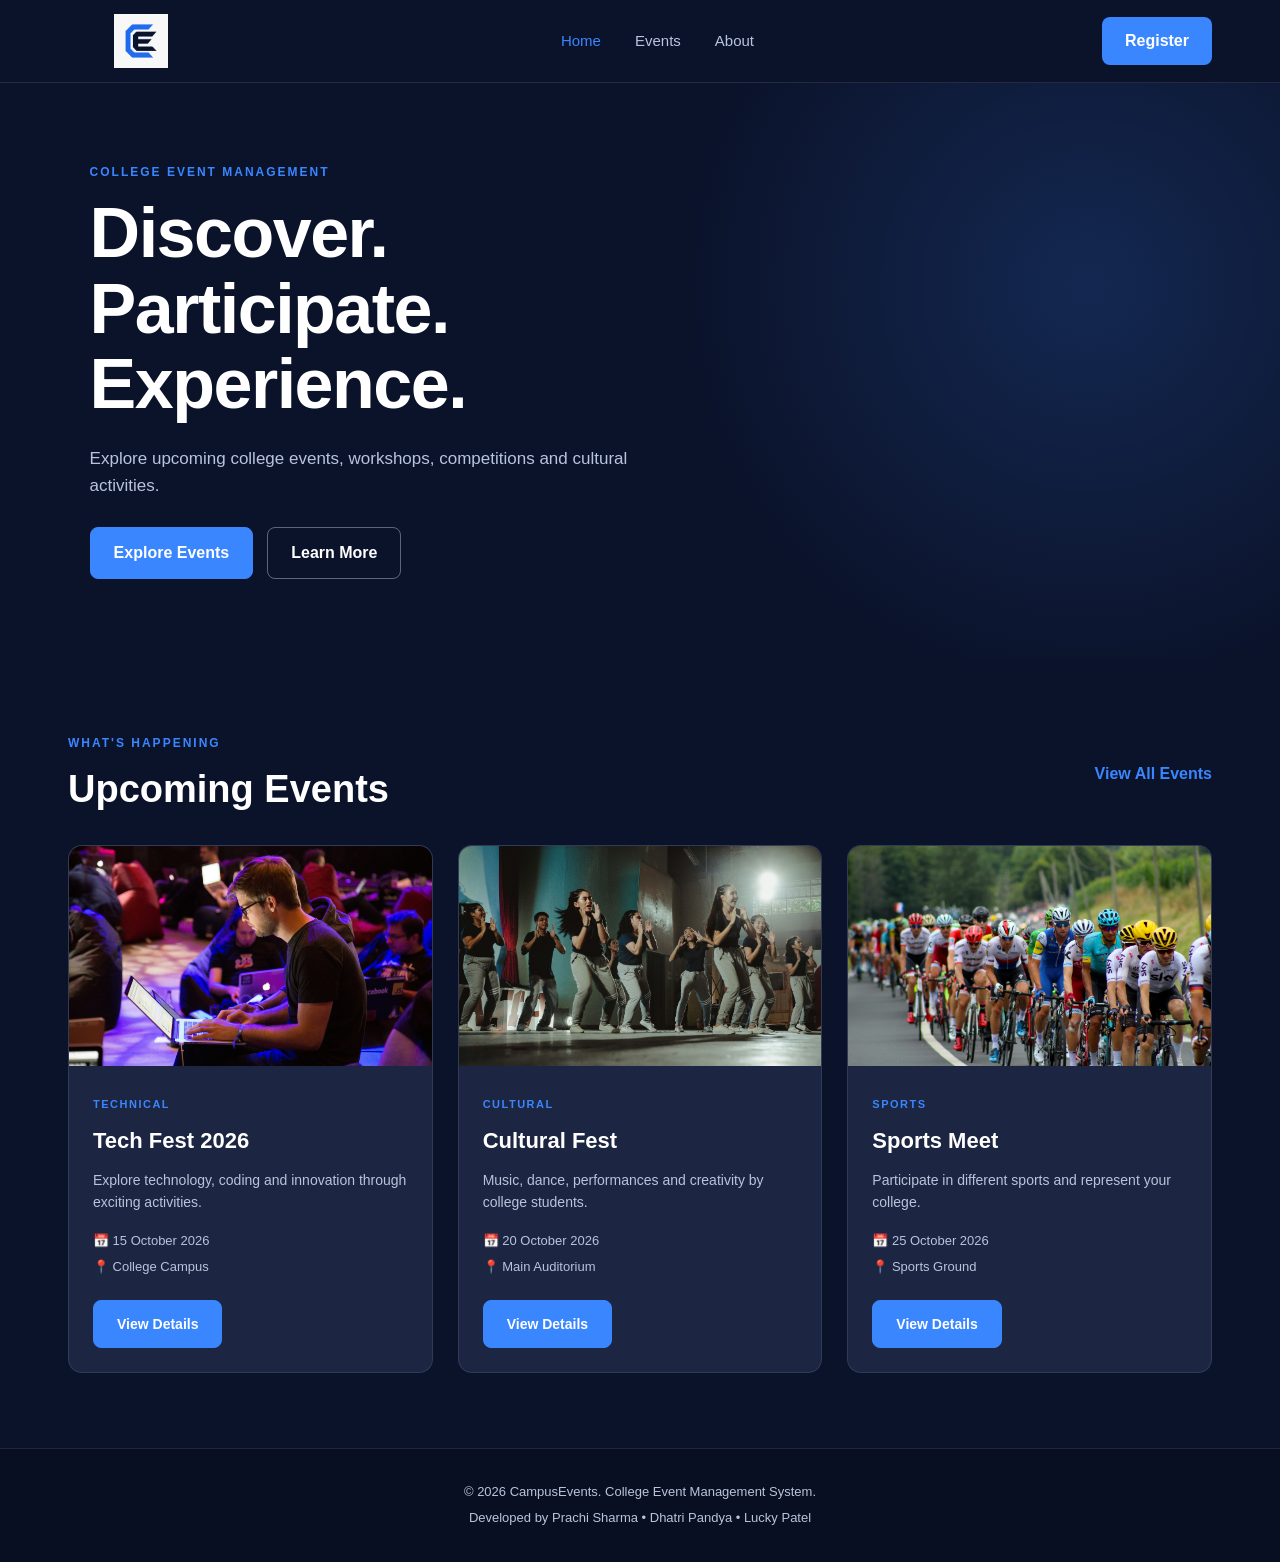
==== commit c6a8c00f: "Update index.html" ====
--- a/index.html
+++ b/index.html
@@ -176,6 +176,6 @@
     </footer>
 
     <script src="js/script.js"></script>
-
+    
 </body>
 </html>
